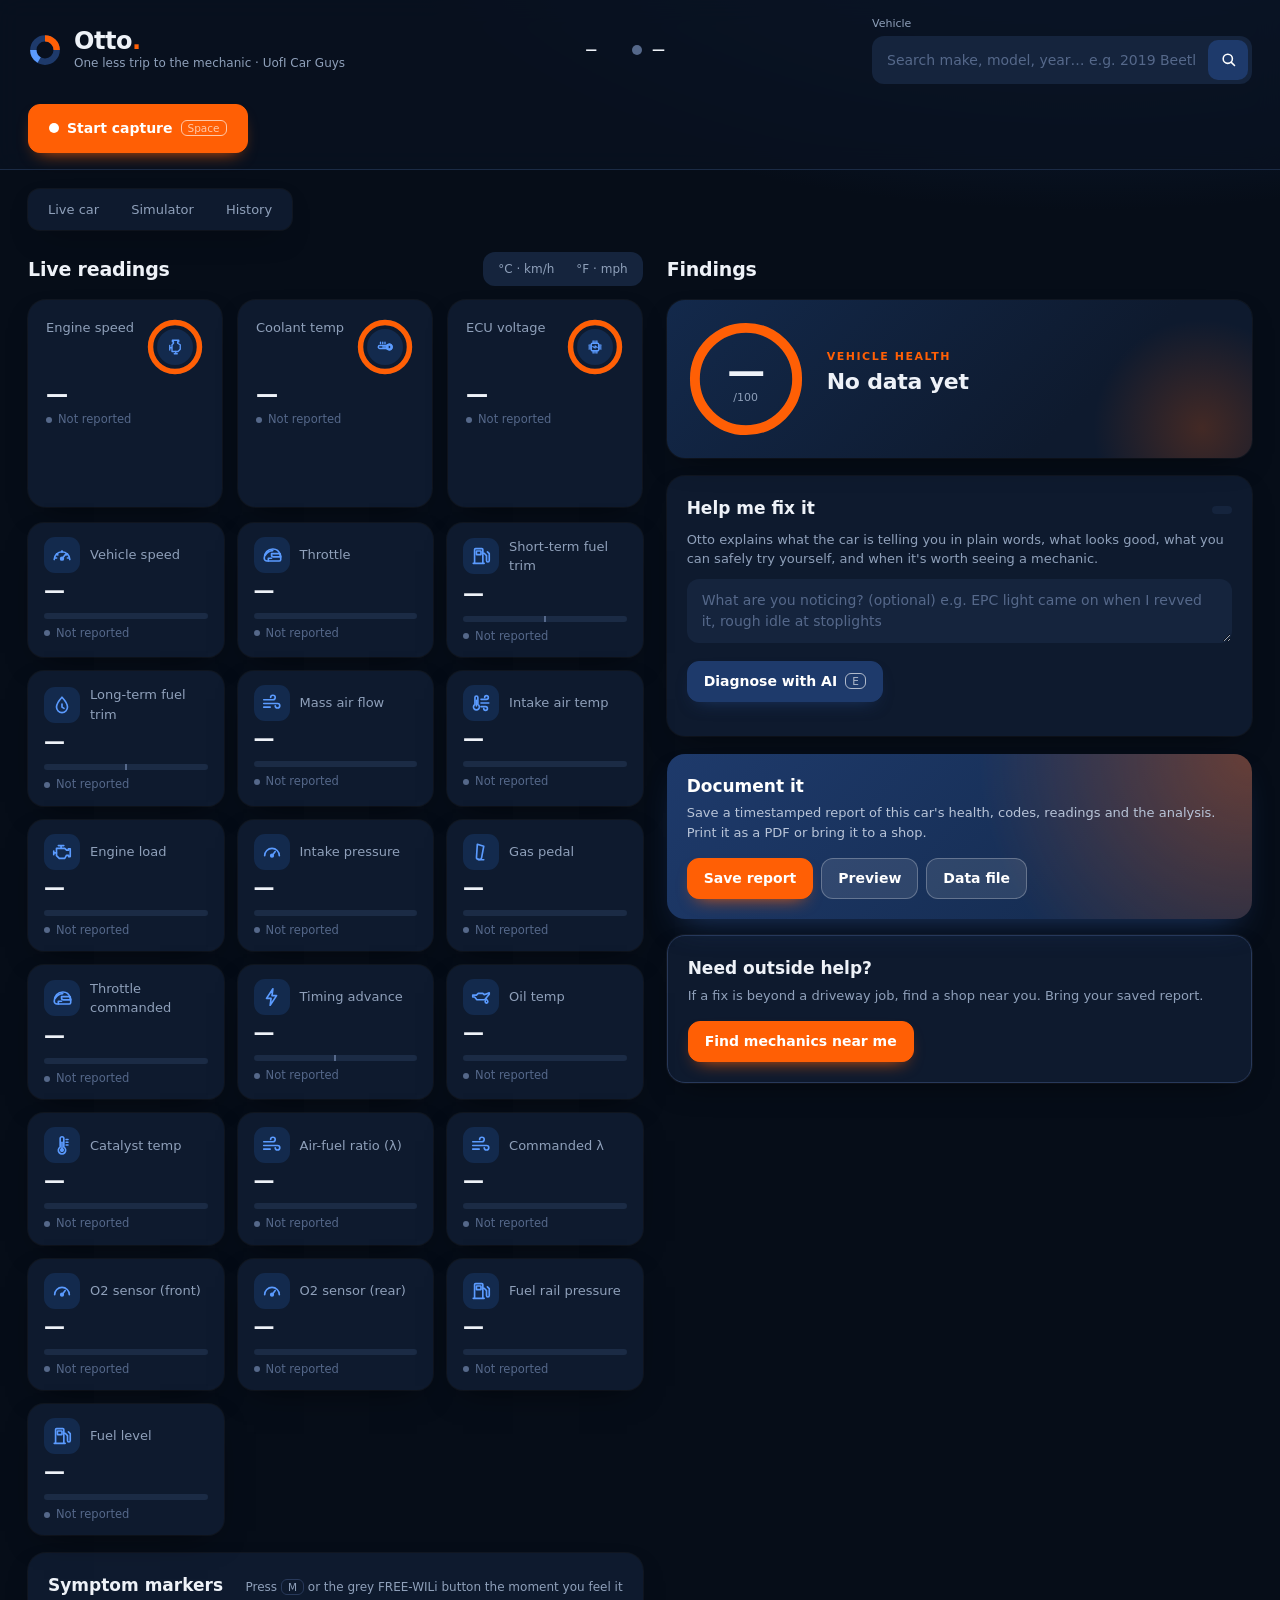
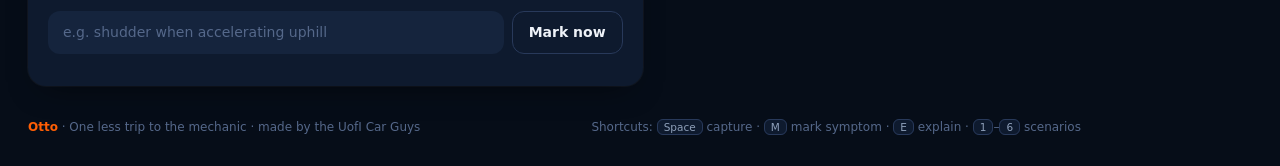
==== website/web/dashboard.html @ b04b35a4 "Landing page, vehicle health, AI fix guidance, saved reports - Landing page with a scroll tour of th" ====
<!doctype html>
<html lang="en">
<head>
<meta charset="utf-8">
<meta name="viewport" content="width=device-width, initial-scale=1">
<title>Otto · Dashboard</title>
<link rel="stylesheet" href="style.css">
<link rel="icon" href="data:image/svg+xml,<svg xmlns='http://www.w3.org/2000/svg' viewBox='0 0 32 32'><circle cx='16' cy='16' r='11' fill='none' stroke='%2313294B' stroke-width='6'/><path d='M16 5a11 11 0 0 1 11 11' fill='none' stroke='%23FF5F05' stroke-width='6'/></svg>">
</head>
<body>
<header class="topbar">
  <a class="brand" href="/" title="Otto home">
    <svg class="logo" viewBox="0 0 32 32" aria-hidden="true"><circle cx="16" cy="16" r="11" fill="none" stroke="var(--navy)" stroke-width="6"/><path d="M16 5a11 11 0 0 1 11 11" fill="none" stroke="var(--orange)" stroke-width="6"/><path d="M5 16a11 11 0 0 0 5.5 9.5" fill="none" stroke="var(--blue)" stroke-width="6"/></svg>
    <div><strong>Otto<i>.</i></strong><span>One less trip to the mechanic · UofI Car Guys</span></div>
  </a>

  <div id="modePill" class="mode-pill" title="Where the data is coming from">—</div>

  <div class="conn" title="Hardware / data connection">
    <span id="connDot" class="dot"></span>
    <div><b id="connText">—</b><span id="connDetail"></span></div>
  </div>

  <div class="vehicle">
    <label for="vehicle">Vehicle</label>
    <div class="vsearch">
      <input id="vehicle" type="text" maxlength="80" autocomplete="off" spellcheck="false"
             placeholder="Search make, model, year… e.g. 2019 Beetle"
             role="combobox" aria-autocomplete="list" aria-controls="vehicleList" aria-expanded="false">
      <div class="vparts" aria-hidden="true"></div>
      <button type="button" class="vs-btn" tabindex="-1" aria-label="Search vehicles">
        <svg viewBox="0 0 24 24" aria-hidden="true" fill="none" stroke="currentColor" stroke-width="2.2" stroke-linecap="round"><circle cx="11" cy="11" r="6.5"/><path d="M16 16l4.5 4.5"/></svg>
      </button>
      <ul id="vehicleList" class="vs-list" role="listbox" hidden></ul>
    </div>
    <small id="vinText" class="vin" hidden></small>
  </div>

  <button id="captureBtn" class="btn primary capture"><span class="rec"></span><span id="captureLabel">Start capture</span><kbd>Space</kbd></button>
</header>

<nav class="sourcebar" aria-label="Data source">
  <div class="seg" id="modeSeg" role="tablist">
    <button data-mode="live">Live car</button>
    <button data-mode="simulator">Simulator</button>
    <button data-mode="replay">History</button>
  </div>
  <div id="scenarioBox" class="scenarios"></div>
  <div id="replayBox" class="replay" hidden>
    <select id="recordingSel" aria-label="Saved session"></select>
    <button class="btn ghost" id="refreshRec">Refresh</button>
  </div>
  <div id="liveBox" class="livehint" hidden></div>
</nav>

<main class="layout">
  <section class="col">
    <div class="sec-head">
      <h2>Live readings</h2>
      <div class="seg small" id="unitSeg">
        <button data-units="metric">°C · km/h</button>
        <button data-units="imperial">°F · mph</button>
      </div>
    </div>
    <div id="primary" class="primary-grid"></div>
    <div id="secondary" class="secondary-grid"></div>
    <details id="moreBox" class="more" hidden>
      <summary>More readings <span id="moreCount" class="muted"></span></summary>
      <div id="more" class="secondary-grid"></div>
    </details>

    <div class="panel">
      <div class="panel-head">
        <h3>Symptom markers</h3>
        <span class="muted">Press <kbd>M</kbd> or the grey FREE-WILi button the moment you feel it</span>
      </div>
      <form id="markerForm" class="marker-form">
        <input id="markerNote" placeholder="e.g. shudder when accelerating uphill" maxlength="200">
        <button class="btn">Mark now</button>
      </form>
      <ol id="markerList" class="markers"></ol>
    </div>
  </section>

  <section class="col">
    <div class="sec-head">
      <h2>Findings</h2>
      <span id="milBadge" class="mil" hidden>
        <svg viewBox="0 0 24 24" aria-hidden="true"><path d="M4 15h16l-1.5-5h-3L14 8H9L7.5 10H5.5z" fill="currentColor"/></svg>
        Check-engine light ON
      </span>
    </div>
    <div id="health" class="panel health">
      <div class="h-score">
        <svg viewBox="0 0 120 120" aria-hidden="true"><circle class="track" cx="60" cy="60" r="52"/><circle class="fill" cx="60" cy="60" r="52"/></svg>
        <div><b id="healthScore">—</b><span>/100</span></div>
      </div>
      <div class="h-body">
        <div class="h-kicker">Vehicle health</div>
        <h3 id="healthLabel">No data yet</h3>
        <ul id="healthSystems" class="h-systems"></ul>
      </div>
      <ul id="healthGood" class="h-good"></ul>
    </div>

    <div id="safety" class="safety" hidden></div>
    <div id="codes"></div>

    <div class="panel ai">
      <div class="panel-head">
        <h3>Help me fix it</h3>
        <span id="aiBadge" class="badge"></span>
      </div>
      <p class="muted ai-intro">Otto explains what the car is telling you in plain words, what looks good, what you can safely try yourself, and when it's worth seeing a mechanic.</p>
      <textarea id="symptoms" rows="2" placeholder="What are you noticing? (optional) e.g. EPC light came on when I revved it, rough idle at stoplights"></textarea>
      <div class="ai-row">
        <button id="explainBtn" class="btn accent">Diagnose with AI <kbd>E</kbd></button>
        <span id="aiStatus" class="muted"></span>
      </div>
      <div id="aiOut"></div>
    </div>

    <div class="panel export">
      <div class="export-head">
        <div>
          <h3>Document it</h3>
          <p class="muted">Save a timestamped report of this car's health, codes, readings and the analysis. Print it as a PDF or bring it to a shop.</p>
        </div>
        <div class="export-btns">
          <button class="btn primary" id="saveReportBtn">Save report</button>
          <a class="btn ghost" href="/report" target="_blank" rel="noopener">Preview</a>
          <a class="btn ghost" id="dataBtn" href="/api/report.json" download="otto-data.json"
             title="Every reading, trouble code and symptom marker from this session in one file.">Data file</a>
        </div>
      </div>
      <ul id="reportList" class="report-list"></ul>
    </div>

    <div class="panel mechanic" id="mechanicPanel">
      <div>
        <h3>Need outside help?</h3>
        <p class="muted" id="mechanicWhy">If a fix is beyond a driveway job, find a shop near you. Bring your saved report.</p>
      </div>
      <a class="btn primary" id="mechanicBtn" href="https://www.google.com/maps/search/?api=1&query=auto%20repair%20near%20me" target="_blank" rel="noopener">Find mechanics near me</a>
    </div>
  </section>
</main>

<footer class="foot">
  <span><b>Otto</b> · One less trip to the mechanic · made by the UofI Car Guys</span>
  <span>Shortcuts: <kbd>Space</kbd> capture · <kbd>M</kbd> mark symptom · <kbd>E</kbd> explain · <kbd>1</kbd>–<kbd>6</kbd> scenarios</span>
  <span id="wsState" class="muted"></span>
</footer>

<script src="vehicles.js"></script>
<script src="vehicle-search.js"></script>
<script src="app.js"></script>
</body>
</html>
---- website/web/style.css ----
/* Otto dashboard. Fonts are bundled in web/fonts: the demo must work with zero internet. */
@font-face{font-family:Poppins;font-weight:400;font-display:swap;src:url(fonts/poppins-400.woff2) format("woff2")}
@font-face{font-family:Poppins;font-weight:500;font-display:swap;src:url(fonts/poppins-500.woff2) format("woff2")}
@font-face{font-family:Poppins;font-weight:600;font-display:swap;src:url(fonts/poppins-600.woff2) format("woff2")}
@font-face{font-family:Poppins;font-weight:700;font-display:swap;src:url(fonts/poppins-700.woff2) format("woff2")}

:root{
  /* Illinois palette: Illini Orange #FF5F05, Illinois Blue #13294B. Keep colors 6-digit hex (app.js appends alpha). */
  --orange:#FF5F05; --orange-ink:#c2410c; --orange-soft:#fff0e6;
  --navy:#13294B; --navy-2:#1d3a66;
  --blue:#1f5fbf; --blue-soft:#e8effb; --blue-line:#d3def3;
  --bg:#f3f5fa; --panel:#ffffff; --panel-2:#f5f7fb; --field:#eef1f8; --line:#edf0f6; --line-2:#dfe4ee;
  --text:#13294B; --muted:#7a869c; --dim:#a7b1c2;
  --live:#1f5fbf; --sim:#FF5F05; --replay:#1f5fbf; --accent:#FF5F05;
  --ok:#1f8a5b; --warn:#c27c0e; --bad:#e0412b; --info:#1f5fbf;
  --radius:18px;
  --shadow:0 8px 28px -12px rgba(19,41,75,.14),0 1px 2px rgba(19,41,75,.04);
  --mono:ui-monospace,SFMono-Regular,"SF Mono",Menlo,Consolas,monospace;
  --sans:Poppins,system-ui,-apple-system,"Segoe UI",Roboto,sans-serif;
}
*{box-sizing:border-box}
html,body{margin:0;background:var(--bg);color:var(--text);font:14px/1.5 var(--sans)}
button,input,select,textarea{font:inherit;color:inherit}
kbd{font:500 10.5px var(--sans);padding:1px 6px;border-radius:6px;border:1px solid var(--line-2);color:var(--muted);background:var(--panel)}
.muted{color:var(--muted)}
[hidden]{display:none!important}

/* ---------- top bar ---------- */
.topbar{display:flex;align-items:center;gap:20px;padding:16px 28px;background:var(--panel);box-shadow:0 1px 0 var(--line);flex-wrap:wrap}
.brand{display:flex;align-items:center;gap:12px;margin-right:auto}
.brand .logo{width:34px;height:34px}
.brand strong{display:block;font-size:24px;font-weight:700;letter-spacing:-.02em;line-height:1.1}
.brand strong i{font-style:normal;color:var(--orange)}
.brand span{display:block;font-size:12px;color:var(--muted)}

.mode-pill{display:inline-flex;align-items:center;gap:8px;font:600 11.5px var(--sans);letter-spacing:.08em;text-transform:uppercase;padding:8px 14px;border-radius:99px;white-space:nowrap}
.mode-pill.simulator{color:var(--orange-ink);background:var(--orange-soft)}
.mode-pill.live{color:#fff;background:var(--navy);box-shadow:0 6px 16px -8px var(--navy)}
.mode-pill.live::before{content:"";width:8px;height:8px;border-radius:50%;background:var(--orange);animation:beacon 1.4s ease-out infinite}
.mode-pill.replay{color:var(--blue);background:var(--blue-soft)}
@keyframes beacon{0%{box-shadow:0 0 0 0 rgba(255,95,5,.7)}100%{box-shadow:0 0 0 8px rgba(255,95,5,0)}}

.conn{display:flex;align-items:center;gap:10px;min-width:220px;max-width:340px}
.conn b{display:block;font-size:13px;font-weight:600}
.conn span:not(.dot){display:block;font-size:12px;color:var(--muted);white-space:nowrap;overflow:hidden;text-overflow:ellipsis}
.dot{width:10px;height:10px;border-radius:50%;background:var(--dim);flex:none}
.dot.connected{background:var(--orange);animation:beacon 1.4s ease-out infinite}
.dot.idle{background:var(--blue)}
.dot.waiting{background:var(--warn)}
.dot.disconnected{background:var(--bad)}

/* vehicle search: soft field + square search button, like a dashboard search bar */
.vehicle{display:flex;flex-direction:column;gap:3px}
.vehicle>label{font-size:11px;font-weight:500;color:var(--muted)}
.vsearch{position:relative;display:flex;align-items:center}
.vsearch input{background:var(--field);border:1px solid transparent;border-radius:12px;padding:0 56px 0 14px;height:48px;width:380px;transition:border-color .15s,background .15s}
.vsearch input:focus{background:#fff;border-color:var(--blue-line)}
.vsearch input::placeholder{color:var(--dim)}
.vs-btn{position:absolute;right:4px;top:4px;bottom:4px;width:40px;border:0;border-radius:10px;background:var(--navy);color:#fff;display:grid;place-items:center;cursor:pointer}
.vs-btn svg{width:17px;height:17px}
.vparts{position:absolute;left:14px;right:56px;top:0;bottom:0;display:flex;align-items:center;gap:16px;overflow:hidden;pointer-events:none}
.vparts span{display:flex;flex-direction:column;min-width:0;line-height:1.15}
.vparts b{font-size:14px;font-weight:600;white-space:nowrap;overflow:hidden;text-overflow:ellipsis;color:var(--navy)}
.vparts small{font-size:9.5px;font-weight:600;letter-spacing:.09em;text-transform:uppercase;color:var(--dim);margin-top:2px}
.vsearch:not(:focus-within) input{color:transparent}
.vsearch:focus-within .vparts{display:none}
.vs-list{position:absolute;top:calc(100% + 8px);left:0;right:0;min-width:300px;z-index:50;margin:0;padding:6px;list-style:none;
  background:#fff;color:var(--navy);border-radius:14px;box-shadow:0 18px 40px -12px rgba(19,41,75,.3),0 0 0 1px var(--line);max-height:360px;overflow:auto}
.vs-list li[data-i]{display:flex;justify-content:space-between;align-items:center;gap:12px;padding:9px 12px;border-radius:10px;cursor:pointer;font-size:14px}
.vs-list li[data-i]:hover,.vs-list li.on{background:var(--blue-soft);color:var(--blue)}
.vs-list li small{color:var(--dim);font-size:11px;white-space:nowrap}
.vs-list .vs-foot{padding:8px 12px 4px;margin-top:4px;border-top:1px solid var(--line);font-size:11px;color:var(--muted)}
.vs-list .vs-foot:first-child{border-top:0;margin-top:0}

/* ---------- buttons ---------- */
.btn{color:var(--text);display:inline-flex;align-items:center;gap:8px;border:1px solid var(--line-2);background:var(--panel);border-radius:12px;padding:9px 16px;cursor:pointer;text-decoration:none;font-weight:600;font-size:14px;transition:transform .08s,background .15s,border-color .15s,box-shadow .15s}
.btn:hover{border-color:var(--dim)}
.btn:active{transform:translateY(1px)}
.btn:focus-visible,.seg button:focus-visible,.chip:focus-visible,input:focus-visible,textarea:focus-visible,select:focus-visible{outline:2px solid var(--orange);outline-offset:2px}
.btn.primary{background:var(--orange);border-color:var(--orange);color:#fff;box-shadow:0 8px 18px -10px var(--orange)}
.btn.primary:hover{background:#e65300;border-color:#e65300}
.btn.accent{background:var(--navy);border-color:var(--navy);color:#fff;box-shadow:0 8px 18px -10px var(--navy)}
.btn.accent:hover{background:var(--navy-2)}
.btn.ghost{background:transparent}
.btn[disabled]{opacity:.5;cursor:progress}
.btn kbd{background:transparent;border-color:currentColor;color:inherit;opacity:.65}

.capture{padding:13px 20px;background:var(--orange);border-color:var(--orange);color:#fff;box-shadow:0 10px 22px -10px var(--orange)}
.capture:hover{background:#e65300;border-color:#e65300}
.capture .rec{width:10px;height:10px;border-radius:50%;background:#fff;animation:recflash 1.1s ease-in-out infinite}
.capture.on{background:#fff;border-color:var(--bad);color:var(--bad);box-shadow:0 10px 22px -12px var(--bad)}
.capture.on .rec{background:var(--bad);border-radius:2px;animation:blink 1s steps(2) infinite}
@keyframes recflash{0%,100%{opacity:1;box-shadow:0 0 0 0 rgba(255,255,255,.75)}50%{opacity:.2;box-shadow:0 0 0 6px rgba(255,255,255,0)}}
@keyframes blink{50%{opacity:.25}}

/* ---------- source bar ---------- */
.sourcebar{display:flex;align-items:center;gap:14px;padding:20px 28px 0;flex-wrap:wrap;max-width:1500px;margin:0 auto}
.seg{display:inline-flex;background:var(--panel);border-radius:12px;padding:4px;box-shadow:var(--shadow)}
.seg button{border:0;background:transparent;padding:7px 16px;border-radius:9px;cursor:pointer;color:var(--muted);font-weight:500;font-size:13px}
.seg button:hover{color:var(--navy)}
.seg button.on{background:var(--navy);color:#fff}
.seg.small{box-shadow:none;background:var(--panel-2)}
.seg.small button{padding:4px 11px;font-size:12px}
.seg.small button.on{background:var(--panel);color:var(--navy);box-shadow:0 1px 3px rgba(19,41,75,.12)}
.scenarios{display:flex;gap:8px;flex-wrap:wrap}
.chip{border:0;background:var(--panel);border-radius:99px;padding:7px 14px;font-size:13px;cursor:pointer;color:var(--muted);box-shadow:var(--shadow)}
.chip:hover{color:var(--navy)}
.chip b{font:600 10.5px var(--mono);color:var(--dim);margin-left:6px}
.chip.on{background:var(--orange);color:#fff;box-shadow:0 8px 18px -10px var(--orange)}
.chip.on b{color:#fff;opacity:.85}
.replay{display:flex;gap:8px}
.replay select{background:var(--panel);border:0;border-radius:12px;padding:8px 12px;max-width:360px;box-shadow:var(--shadow)}
.livehint{font-size:13px;color:var(--muted)}
.steps-inline{display:flex;flex-wrap:wrap;gap:8px;margin:0;padding:0;list-style:none}
.steps-inline li{display:flex;align-items:center;gap:8px;background:var(--panel);border-radius:99px;padding:6px 14px 6px 6px;box-shadow:var(--shadow);color:var(--text)}
.steps-inline b{width:22px;height:22px;border-radius:50%;display:grid;place-items:center;background:var(--orange);color:#fff;font-size:11px;font-weight:600}
.steps-inline em{font-style:normal;font-weight:600;color:var(--orange-ink)}

/* ---------- layout ---------- */
.layout{display:grid;grid-template-columns:minmax(0,1.05fr) minmax(0,1fr);gap:24px;padding:22px 28px;max-width:1500px;margin:0 auto}
.sec-head{display:flex;align-items:center;justify-content:space-between;gap:10px;margin-bottom:14px;min-height:34px}
h2{font-size:19px;font-weight:600;letter-spacing:-.01em;color:var(--navy);margin:0}
h3{font-size:15px;font-weight:600;margin:0}

/* ---------- gauges ---------- */
.primary-grid{display:grid;grid-template-columns:repeat(3,minmax(0,1fr));gap:16px}
.secondary-grid{display:grid;grid-template-columns:repeat(3,minmax(0,1fr));gap:14px;margin-top:16px}
.gauge{background:var(--panel);border-radius:var(--radius);padding:18px 18px 12px;position:relative;box-shadow:var(--shadow);transition:opacity .3s,box-shadow .3s}
.gauge .label{font-size:13px;color:var(--muted);font-weight:500}
.gauge .value{font-size:30px;font-weight:600;line-height:1.15;letter-spacing:-.02em;margin-top:6px;font-variant-numeric:tabular-nums;color:var(--navy)}
.gauge .unit{font-size:13px;font-weight:500;color:var(--muted);margin-left:4px;letter-spacing:0}
.gauge .fresh{font-size:11.5px;color:var(--dim);margin-top:4px;display:flex;align-items:center;gap:6px}
.gauge .fresh::before{content:"";width:6px;height:6px;border-radius:50%;background:var(--dim)}
.gauge.live .fresh{color:var(--blue)} .gauge.live .fresh::before{background:var(--blue);animation:beaconblue 1.4s ease-out infinite}
@keyframes beaconblue{0%{box-shadow:0 0 0 0 rgba(31,95,191,.6)}100%{box-shadow:0 0 0 6px rgba(31,95,191,0)}}
.gauge.stale{opacity:.6}
.gauge.stale .fresh{color:var(--warn)} .gauge.stale .fresh::before{background:var(--warn)}
.gauge.flag{box-shadow:var(--shadow),inset 0 0 0 1.5px #f1c36b;background:#fffbf3}
.gauge.flag.bad{box-shadow:var(--shadow),inset 0 0 0 1.5px var(--bad);background:#fff6f4}
.gauge canvas{display:block;width:100%;height:56px;margin-top:10px}
.gauge.small{padding:14px 16px 12px;border-radius:16px}
.gauge.small .value{font-size:21px;margin-top:6px}

/* primary stat card: info left, progress ring right.
   Cards size themselves by their own width (container query) so the number never runs under the ring. */
.primary-grid .gauge{container-type:inline-size}
.g-main{display:grid;grid-template-columns:minmax(0,1fr) auto;grid-template-areas:"label ring" "value ring" "fresh ring";column-gap:10px;align-items:center}
.g-main>.label{grid-area:label}
/* beside the ring the number gets (card width − ring) of room; shrink the font to fit "8000 rpm" */
.g-main>.value{grid-area:value;white-space:nowrap;font-size:clamp(20px,calc((100cqi - 130px) / 2.5),30px)}
.g-main>.fresh{grid-area:fresh}
.g-main>.ring{grid-area:ring}
.ring{position:relative;width:76px;height:76px;flex:none}
@container (max-width:190px){
  .g-main{grid-template-areas:"label ring" "value value" "fresh fresh";align-items:start}
  .g-main>.value{font-size:clamp(20px,14cqi,28px)}
  .g-main>.ring{width:58px;height:58px}
  .g-main>.ring .g-icon{inset:11px}
  .g-main>.ring .g-icon svg{width:18px;height:18px}
}
.ring svg{width:100%;height:100%;transform:rotate(-90deg)}
.ring circle{fill:none;stroke-width:6}
.ring .track{stroke:var(--line)}
.ring .fill{stroke:var(--orange);stroke-linecap:round;transition:stroke-dashoffset .35s,stroke .3s}
.ring .g-icon{position:absolute;inset:14px;width:auto;height:auto;border-radius:50%}
.gauge.flag .ring .fill{stroke:var(--warn)}
.gauge.flag.bad .ring .fill{stroke:var(--bad)}
.gauge.stale .ring .fill{stroke:var(--dim)}

.g-top{display:flex;align-items:center;gap:10px}
.g-icon{width:36px;height:36px;flex:none;display:grid;place-items:center;border-radius:11px;color:var(--blue);background:var(--blue-soft);transition:background .3s,color .3s}
.g-icon svg{width:22px;height:22px}
.gauge.live .g-icon{background:var(--blue);color:#fff}
.gauge.stale .g-icon{color:var(--dim);background:var(--panel-2)}

.meter{position:relative;height:6px;border-radius:99px;background:var(--line);margin:10px 0 6px;overflow:hidden}
.meter i{position:absolute;top:0;bottom:0;left:0;width:0;border-radius:99px;background:var(--orange);transition:left .25s,width .25s}
.meter.signed::after{content:"";position:absolute;left:50%;top:0;bottom:0;width:2px;margin-left:-1px;background:var(--dim)}
.gauge.flag .meter i{background:var(--warn)}
.gauge.flag.bad .meter i{background:var(--bad)}
.gauge.stale .meter i{background:var(--dim)}

/* ---------- panels ---------- */
.panel{background:var(--panel);border-radius:var(--radius);padding:20px;margin-top:18px;box-shadow:var(--shadow)}
.panel-head{display:flex;align-items:baseline;justify-content:space-between;gap:10px;flex-wrap:wrap;margin-bottom:12px}
.panel-head h3{font-size:17px}
.panel-head .muted{font-size:12px}
.marker-form{display:flex;gap:8px}
.marker-form input,textarea,select{background:var(--field);border:1px solid transparent;border-radius:12px;padding:10px 14px}
.marker-form input:focus,textarea:focus{background:#fff;border-color:var(--blue-line)}
.marker-form input::placeholder,textarea::placeholder{color:var(--dim)}
.marker-form input{flex:1;min-width:0}
textarea{width:100%;resize:vertical}
.markers{list-style:none;margin:12px 0 0;padding:0;display:flex;flex-direction:column;gap:8px;max-height:170px;overflow:auto}
.markers li{display:flex;gap:12px;align-items:center;font-size:13px;padding:9px 12px;background:var(--panel-2);border-radius:12px}
.markers li::before{content:"";width:8px;height:8px;border-radius:50%;background:var(--navy);flex:none}
.markers li.freewili::before{background:var(--orange)}
.markers li time{font-size:12px;color:var(--muted);flex:none;font-variant-numeric:tabular-nums}
.markers .empty{background:none;color:var(--dim);padding:0}
.markers .empty::before{display:none}

/* ---------- findings ---------- */
.mil{display:inline-flex;align-items:center;gap:6px;color:var(--orange-ink);background:var(--orange-soft);font-weight:600;font-size:12.5px;padding:6px 12px;border-radius:99px}
.mil svg{width:18px;height:18px}
.safety{border-radius:14px;padding:13px 16px;margin-bottom:14px;font-weight:500;display:flex;gap:12px;align-items:flex-start}
.safety.stop{background:#fdecea;color:#9b2416}
.safety.caution{background:#fff5e0;color:#7a4c06}
.safety.ok{background:var(--blue-soft);color:var(--navy)}
.safety .lvl{font:600 10.5px var(--sans);letter-spacing:.1em;padding:3px 9px;border-radius:99px;background:#fff;flex:none;margin-top:1px}

.empty-state{background:var(--panel);border-radius:var(--radius);padding:30px;text-align:center;box-shadow:var(--shadow)}
.empty-state h3{font-size:18px;margin-bottom:6px}
.empty-state p{margin:0;color:var(--muted);max-width:440px;margin-inline:auto}
.empty-state.clear h3{color:var(--navy)}
.empty-state.clear h3::before{content:"✓";display:inline-grid;place-items:center;width:26px;height:26px;margin-right:8px;border-radius:50%;background:var(--blue-soft);color:var(--blue);font-size:14px;vertical-align:2px}

.code{background:var(--panel);border-radius:var(--radius);margin-bottom:16px;overflow:hidden;box-shadow:var(--shadow);animation:slidein .35s ease-out}
@keyframes slidein{from{opacity:0;transform:translateY(-6px)}to{opacity:1;transform:none}}
.code-head{display:flex;gap:14px;align-items:center;padding:16px 18px;border-bottom:1px solid var(--line)}
.code-id{font:700 16px var(--mono);padding:6px 12px;border-radius:12px;background:var(--navy);color:#fff}
.code-head h3{flex:1;font-size:16px}
.code-head .sys{display:block;font-size:12px;color:var(--muted);font-weight:400}
.sev{font:600 10.5px var(--sans);letter-spacing:.08em;padding:5px 11px;border-radius:99px;text-transform:uppercase;white-space:nowrap}
.sev.stop{background:#fdecea;color:var(--bad)}
.sev.caution{background:#fff5e0;color:var(--warn)}
.sev.info{background:var(--blue-soft);color:var(--blue)}
.code-tags{display:flex;flex-wrap:wrap;gap:6px;padding:10px 18px 0}
.tag{font:600 10.5px var(--sans);letter-spacing:.06em;text-transform:uppercase;padding:4px 10px;border-radius:99px;background:var(--panel-2);color:var(--muted);cursor:help}
.tag.hot{background:#fdecea;color:var(--bad)}
.tag.on{background:var(--blue-soft);color:var(--blue)}
.tag.soft{background:var(--orange-soft);color:var(--orange-ink)}
.checks{list-style:none;display:flex;flex-wrap:wrap;justify-content:center;gap:6px 16px;margin:14px 0 6px;padding:0;font-size:13px}
.checks .ok{color:var(--blue)}
.checks .na{color:var(--dim)}
.empty-state .checks + p{font-size:13px;margin-top:6px}
.vin{font:500 11px var(--mono);color:var(--muted)}
.more{margin:4px 0 18px}
.more>summary{cursor:pointer;font-weight:600;padding:8px 2px;color:var(--text);list-style-position:inside}
.more>summary .muted{font-weight:500}
.more[open]>summary{margin-bottom:10px}
.code-body{padding:16px 18px;display:grid;gap:16px}
.code-body p{margin:0}
.code-body h4{margin:0 0 8px;font-size:12px;font-weight:600;color:var(--muted)}
.evidence{list-style:none;margin:0;padding:0;display:grid;gap:8px}
.evidence li{display:grid;grid-template-columns:24px 1fr auto;gap:10px;align-items:start;font-size:14px}
.evidence .v{font-weight:600;font-size:13px;color:var(--text);white-space:nowrap;font-variant-numeric:tabular-nums}
.evidence .ic{width:22px;height:22px;border-radius:50%;display:grid;place-items:center;font:700 11px var(--sans)}
.ic.supports{background:#e5f4ec;color:var(--ok)}
.ic.against{background:#fdecea;color:var(--bad)}
.ic.neutral,.ic.missing{background:var(--panel-2);color:var(--muted)}
.evidence small{display:block;color:var(--muted);font-size:12px}
.causes,.steps{margin:0;padding-left:18px;display:grid;gap:6px;font-size:14px}
.causes li small{color:var(--muted)}
.lik{font:600 10px var(--sans);letter-spacing:.06em;padding:2px 8px;border-radius:99px;margin-right:6px;text-transform:uppercase}
.lik.higher{background:var(--orange-soft);color:var(--orange-ink)}
.lik.medium{background:var(--panel-2);color:var(--text)}
.lik.lower{background:var(--panel-2);color:var(--dim)}
.driving{font-size:14px;padding:12px 14px;border-radius:12px;background:var(--panel-2)}
.ai-note{font-size:12px;color:var(--orange-ink);font-weight:500}

.ai .ai-row{display:flex;gap:12px;align-items:center;margin-top:12px;flex-wrap:wrap}
.badge{font:600 11px var(--sans);padding:4px 10px;border-radius:99px;background:var(--panel-2);color:var(--muted)}
.badge.on{color:var(--orange-ink);background:var(--orange-soft)}
#aiOut{margin-top:14px}
.ai-summary{border-left:3px solid var(--orange);padding:4px 0 4px 14px;display:grid;gap:8px}
.ai-summary .headline{font-size:16px;font-weight:600}
.ai-summary ul{margin:0;padding-left:18px}
.outdated{color:var(--warn);font-size:12px}
.spinner{width:14px;height:14px;border-radius:50%;border:2px solid var(--line-2);border-top-color:var(--orange);animation:spin .8s linear infinite;display:inline-block;vertical-align:-2px}
@keyframes spin{to{transform:rotate(360deg)}}

/* mechanic card: bold navy tile, like a featured card */
.export{display:flex;justify-content:space-between;align-items:center;gap:16px;flex-wrap:wrap;color:#fff;overflow:hidden;position:relative;
  background:radial-gradient(circle at 100% 0,rgba(255,95,5,.35),transparent 45%),linear-gradient(135deg,var(--navy),var(--navy-2));box-shadow:0 16px 32px -16px var(--navy)}
.export h3{font-size:17px}
.export p{margin:4px 0 0;font-size:13px}
.export .muted{color:#b8c4d8}
.export-btns{display:flex;gap:8px}
.export .btn.ghost{background:rgba(255,255,255,.1);color:#fff;border-color:rgba(255,255,255,.25)}
.export .btn.ghost:hover{background:rgba(255,255,255,.18)}

.foot{display:flex;justify-content:space-between;gap:12px;flex-wrap:wrap;padding:10px 28px 30px;color:var(--dim);font-size:12px;max-width:1500px;margin:0 auto}

/* ---------- responsive ---------- */
@media (max-width:1100px){.layout{grid-template-columns:1fr}}
@media (max-width:640px){
  .topbar,.sourcebar{padding-left:16px;padding-right:16px}.layout{padding:16px}
  .primary-grid{grid-template-columns:1fr}.secondary-grid{grid-template-columns:repeat(2,minmax(0,1fr))}
  .vsearch input{width:100%}.vehicle,.conn{flex:1 1 100%}.capture{flex:1;justify-content:center}
}
@media (prefers-reduced-motion:reduce){*{animation:none!important;transition:none!important}}

/* ======================================================================
   Dark theme (Hennessey-style, Illinois colors). Overrides the light tokens
   above; keep colors 6-digit hex (app.js appends alpha to some of them).
   ====================================================================== */
:root{
  color-scheme:dark;
  --orange:#FF5F05; --orange-ink:#FF8A4C; --orange-soft:#341a0b;
  --navy:#1E3A6B; --navy-2:#13294B;
  --blue:#5B9BFF; --blue-soft:#132a4d; --blue-line:#2a4a7a;
  --bg:#060D18; --panel:#0E1A2E; --panel-2:#15243D; --field:#15243D; --line:#1B2B45; --line-2:#28395A;
  --text:#EEF2F8; --muted:#8FA0BA; --dim:#55688A;
  --live:#5B9BFF; --replay:#5B9BFF;
  --ok:#3CCB8A; --warn:#F2B33D; --bad:#FF5D4A; --info:#5B9BFF;
  --shadow:0 12px 32px -16px rgba(0,0,0,.7),0 0 0 1px rgba(255,255,255,.045);
}
body{background:radial-gradient(1200px 500px at 85% -10%,#13294B 0,transparent 60%),var(--bg);background-attachment:fixed}
h2,.gauge .value,.vparts b,.empty-state.clear h3,.seg button:hover,.chip:hover,.seg.small button.on,.safety.ok{color:var(--text)}
.topbar{background:rgba(9,18,32,.82);backdrop-filter:blur(12px);box-shadow:0 1px 0 var(--line);position:sticky;top:0;z-index:20}
.vs-list{background:var(--panel);color:var(--text)}
.vsearch input:focus,.marker-form input:focus,textarea:focus{background:var(--panel-2)}
.capture.on{background:transparent}
.gauge.flag{background:#271f0f}
.gauge.flag.bad{background:#2a1412}
.safety.stop,.sev.stop,.tag.hot,.ic.against{background:#3a1613}
.safety.stop{color:#ffb4a8}
.safety.caution,.sev.caution{background:#33270e}
.safety.caution{color:#ffd58a}
.safety .lvl{background:rgba(255,255,255,.1)}
.ic.supports{background:#0f3022}
.code-id{background:var(--orange)}

/* ---------- brand link ---------- */
a.brand{color:inherit;text-decoration:none}

/* ---------- vehicle health ---------- */
.health{display:grid;grid-template-columns:auto 1fr;gap:6px 22px;align-items:center;margin-bottom:16px;
  background:linear-gradient(135deg,#13294B,#0E1A2E 70%);position:relative;overflow:hidden}
.health::after{content:"";position:absolute;inset:auto -60px -80px auto;width:220px;height:220px;border-radius:50%;
  background:radial-gradient(circle,rgba(255,95,5,.22),transparent 70%);pointer-events:none}
.h-score{position:relative;width:118px;height:118px}
.h-score svg{width:100%;height:100%;transform:rotate(-90deg)}
.h-score circle{fill:none;stroke-width:10}
.h-score .track{stroke:rgba(255,255,255,.08)}
.h-score .fill{stroke:var(--orange);stroke-linecap:round;transition:stroke-dashoffset .8s ease,stroke .3s}
.h-score.ok .fill{stroke:var(--ok)} .h-score.watch .fill{stroke:var(--warn)} .h-score.bad .fill{stroke:var(--bad)}
.h-score>div{position:absolute;inset:0;display:grid;place-items:center;align-content:center}
.h-score b{font-size:38px;font-weight:700;line-height:1;letter-spacing:-.03em}
.h-score span{font-size:11px;color:var(--muted)}
.h-kicker{font:600 11px var(--sans);letter-spacing:.14em;text-transform:uppercase;color:var(--orange)}
.h-body h3{font-size:22px;margin:2px 0 10px;letter-spacing:-.01em}
.h-systems{list-style:none;margin:0;padding:0;display:flex;flex-wrap:wrap;gap:6px}
.h-systems li{font-size:12px;padding:4px 10px 4px 8px;border-radius:99px;background:rgba(255,255,255,.06);display:flex;align-items:center;gap:6px;cursor:help}
.h-systems li::before{content:"";width:8px;height:8px;border-radius:50%;background:var(--dim)}
.h-systems li.ok::before{background:var(--ok)} .h-systems li.watch::before{background:var(--warn)} .h-systems li.problem::before{background:var(--bad)}
.h-systems li.unknown{color:var(--dim)}
.h-good{grid-column:1/-1;list-style:none;margin:8px 0 0;padding:12px 0 0;border-top:1px solid rgba(255,255,255,.08);display:grid;gap:4px;font-size:13px}
.h-good li::before{content:"✓";color:var(--ok);font-weight:700;margin-right:8px}
.h-good:empty{display:none}

/* ---------- AI fix panel ---------- */
.ai-intro{margin:-4px 0 10px;font-size:13px}
.ai-summary .well{list-style:none;padding:0;margin:0;display:grid;gap:4px}
.ai-summary .well li::before{content:"✓";color:var(--ok);font-weight:700;margin-right:8px}
.diy{list-style:none;padding:0;margin:0;display:grid;gap:8px;counter-reset:diy}
.diy li{display:grid;grid-template-columns:auto 1fr auto;gap:10px;align-items:start;padding:10px 12px;border-radius:12px;background:var(--panel-2);counter-increment:diy}
.diy li::before{content:counter(diy);width:22px;height:22px;border-radius:50%;display:grid;place-items:center;background:var(--orange);color:#fff;font-size:11px;font-weight:700}
.diy small{display:block;color:var(--muted)}
.diff{font:600 10px var(--sans);letter-spacing:.08em;text-transform:uppercase;padding:3px 8px;border-radius:99px;white-space:nowrap}
.diff.easy{background:#0f3022;color:var(--ok)} .diff.moderate{background:#33270e;color:var(--warn)} .diff.advanced{background:#3a1613;color:var(--bad)}
.mech-callout{display:flex;justify-content:space-between;align-items:center;gap:12px;flex-wrap:wrap;padding:12px 14px;border-radius:12px;border:1px solid var(--line-2)}
.mech-callout.yes{border-color:var(--orange);background:var(--orange-soft)}

/* ---------- reports + mechanic ---------- */
.export{display:block}
.export-head{display:flex;justify-content:space-between;align-items:center;gap:16px;flex-wrap:wrap}
.export-btns{flex-wrap:wrap}
.report-list{list-style:none;margin:14px 0 0;padding:0;display:grid;gap:6px;position:relative}
.report-list:empty{display:none}
.report-list a{display:flex;justify-content:space-between;gap:12px;padding:9px 12px;border-radius:10px;background:rgba(255,255,255,.07);color:#fff;text-decoration:none;font-size:13px}
.report-list a:hover{background:rgba(255,255,255,.13)}
.report-list b{color:var(--orange)}
.mechanic{display:flex;justify-content:space-between;align-items:center;gap:16px;flex-wrap:wrap;margin-top:16px;border:1px solid var(--line-2)}
.mechanic.urgent{border-color:var(--orange);box-shadow:0 0 0 1px var(--orange),var(--shadow)}
.mechanic h3{font-size:17px}
.mechanic p{margin:4px 0 0;font-size:13px}
.foot b{color:var(--orange)}
.health{margin-top:0}
.ai-h{margin:0 0 6px;font-size:11px;letter-spacing:.09em;text-transform:uppercase;color:var(--muted)}
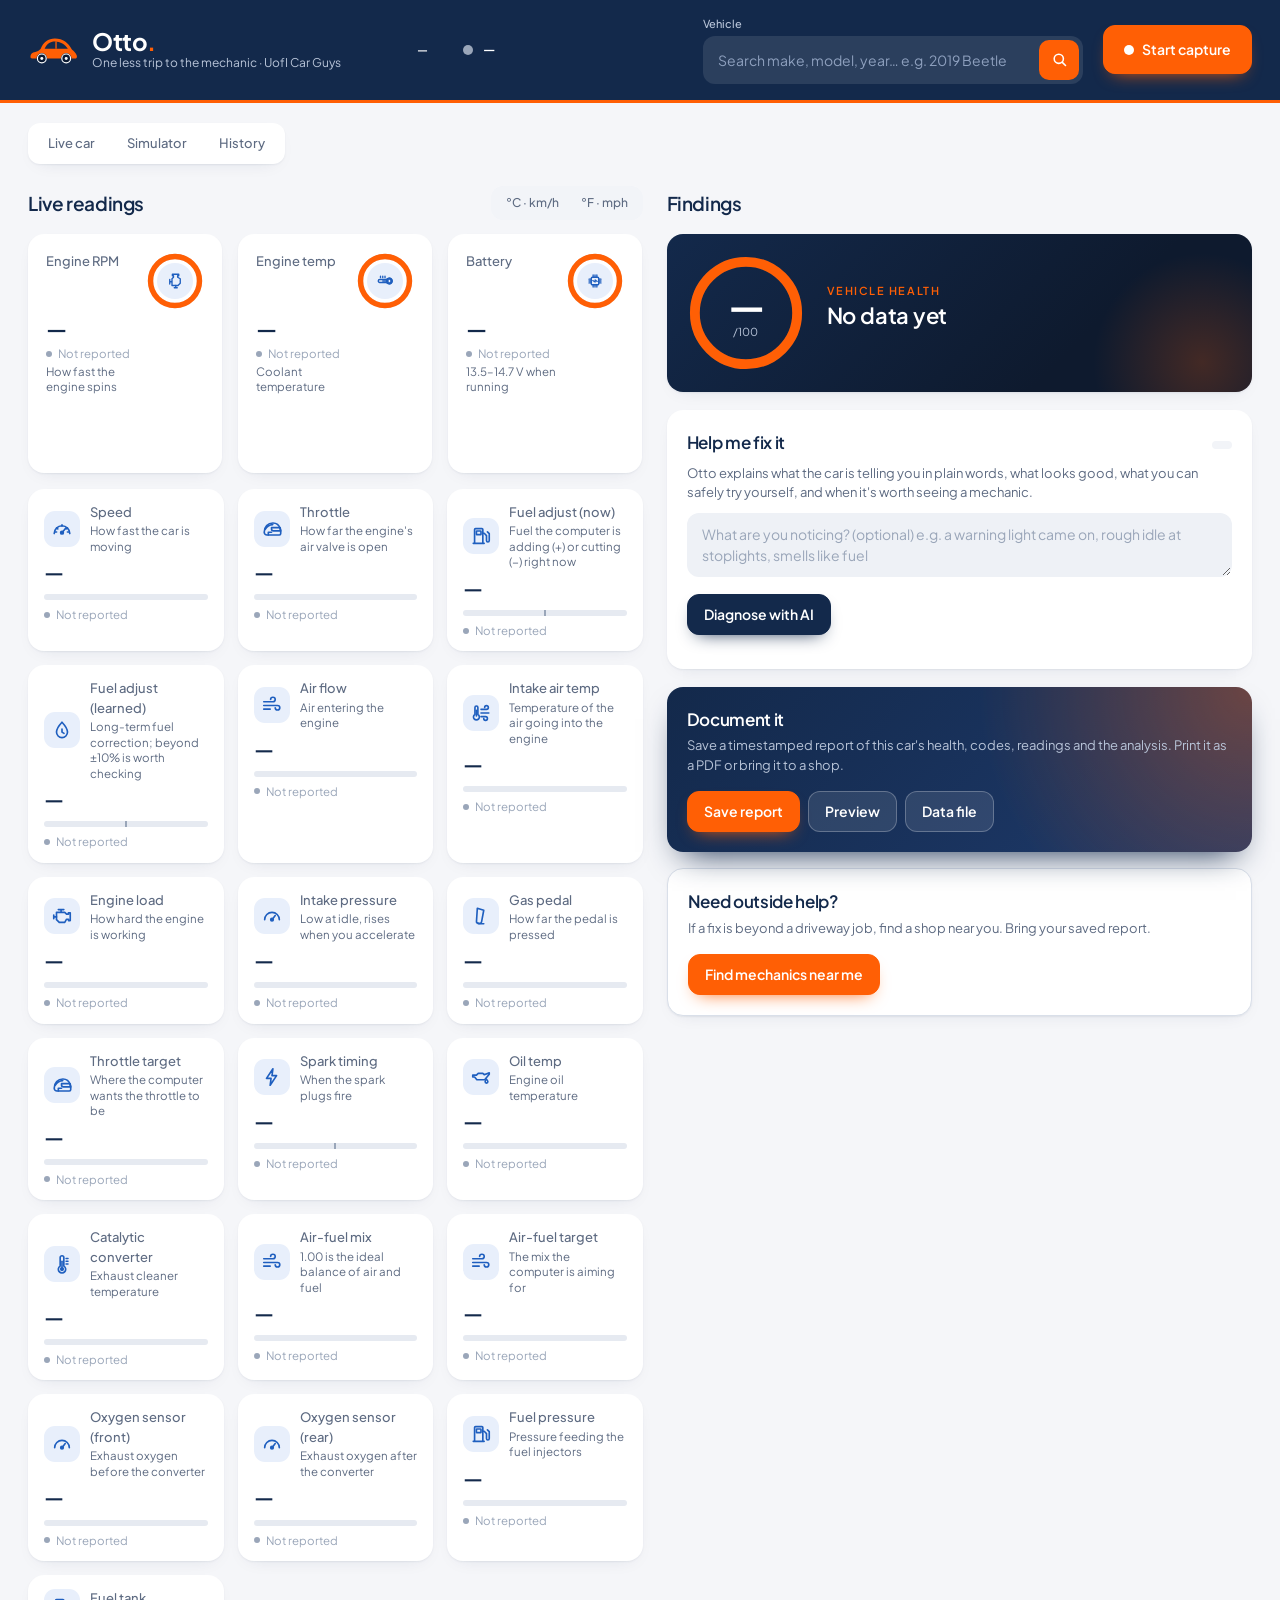
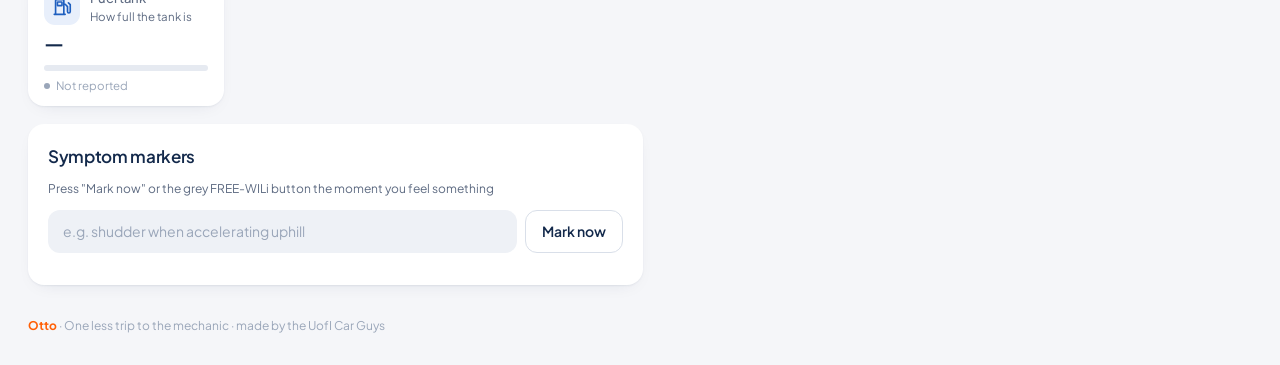
==== commit 9e324cb2: "Miata car, Beetle logo, plain-language readings, balanced theme - Landing car redrawn as an MX-5 Mia" ====
--- a/website/web/dashboard.html
+++ b/website/web/dashboard.html
@@ -5,12 +5,12 @@
 <meta name="viewport" content="width=device-width, initial-scale=1">
 <title>Otto · Dashboard</title>
 <link rel="stylesheet" href="style.css">
-<link rel="icon" href="data:image/svg+xml,<svg xmlns='http://www.w3.org/2000/svg' viewBox='0 0 32 32'><circle cx='16' cy='16' r='11' fill='none' stroke='%2313294B' stroke-width='6'/><path d='M16 5a11 11 0 0 1 11 11' fill='none' stroke='%23FF5F05' stroke-width='6'/></svg>">
+<link rel="icon" href="data:image/svg+xml,%3Csvg xmlns='http://www.w3.org/2000/svg' viewBox='0 0 64 40'%3E%3Cpath fill='#FF5F05' d='M3,29 C3,25.5 5,23.5 9,23 C11.5,22.6 13.5,21.6 15.5,19.5 C18.5,11 25,6.5 33,6.5 C43,6.5 50,12 54,20 C56.5,22 59,24.5 60,27.5 C60.5,29 60.2,30.5 59,31 L53.6,31 A6.6,6.6 0 0 0 40.4,31 L23.6,31 A6.6,6.6 0 0 0 10.4,31 L5,31 C3.8,31 3,30.2 3,29 Z'/%3E%3Cpath fill='#13294B' d='M20.5,19 C23,13 27.5,10 33,10 C40,10 45.5,13.5 49,19 Z'/%3E%3Ccircle cx='17' cy='31' r='5.4' fill='#13294B'/%3E%3Ccircle cx='47' cy='31' r='5.4' fill='#13294B'/%3E%3C/svg%3E">
 </head>
 <body>
 <header class="topbar">
   <a class="brand" href="/" title="Otto home">
-    <svg class="logo" viewBox="0 0 32 32" aria-hidden="true"><circle cx="16" cy="16" r="11" fill="none" stroke="var(--navy)" stroke-width="6"/><path d="M16 5a11 11 0 0 1 11 11" fill="none" stroke="var(--orange)" stroke-width="6"/><path d="M5 16a11 11 0 0 0 5.5 9.5" fill="none" stroke="var(--blue)" stroke-width="6"/></svg>
+    <svg class="logo" viewBox="0 0 64 40" aria-hidden="true"><path fill="#FF5F05" d="M3,29 C3,25.5 5,23.5 9,23 C11.5,22.6 13.5,21.6 15.5,19.5 C18.5,11 25,6.5 33,6.5 C43,6.5 50,12 54,20 C56.5,22 59,24.5 60,27.5 C60.5,29 60.2,30.5 59,31 L53.6,31 A6.6,6.6 0 0 0 40.4,31 L23.6,31 A6.6,6.6 0 0 0 10.4,31 L5,31 C3.8,31 3,30.2 3,29 Z"/><path fill="#13294B" d="M20.5,19 C23,13 27.5,10 33,10 C40,10 45.5,13.5 49,19 Z"/><path stroke="#FF5F05" stroke-width="1.6" d="M34.5,10 V19"/><circle cx="17" cy="31" r="5.4" fill="#0B1A33" stroke="#fff" stroke-width="1.4"/><circle cx="17" cy="31" r="1.8" fill="#fff"/><circle cx="47" cy="31" r="5.4" fill="#0B1A33" stroke="#fff" stroke-width="1.4"/><circle cx="47" cy="31" r="1.8" fill="#fff"/></svg>
     <div><strong>Otto<i>.</i></strong><span>One less trip to the mechanic · UofI Car Guys</span></div>
   </a>
 
@@ -36,7 +36,7 @@
     <small id="vinText" class="vin" hidden></small>
   </div>
 
-  <button id="captureBtn" class="btn primary capture"><span class="rec"></span><span id="captureLabel">Start capture</span><kbd>Space</kbd></button>
+  <button id="captureBtn" class="btn primary capture"><span class="rec"></span><span id="captureLabel">Start capture</span></button>
 </header>
 
 <nav class="sourcebar" aria-label="Data source">
@@ -72,7 +72,7 @@
     <div class="panel">
       <div class="panel-head">
         <h3>Symptom markers</h3>
-        <span class="muted">Press <kbd>M</kbd> or the grey FREE-WILi button the moment you feel it</span>
+        <span class="muted">Press "Mark now" or the grey FREE-WILi button the moment you feel something</span>
       </div>
       <form id="markerForm" class="marker-form">
         <input id="markerNote" placeholder="e.g. shudder when accelerating uphill" maxlength="200">
@@ -112,9 +112,9 @@
         <span id="aiBadge" class="badge"></span>
       </div>
       <p class="muted ai-intro">Otto explains what the car is telling you in plain words, what looks good, what you can safely try yourself, and when it's worth seeing a mechanic.</p>
-      <textarea id="symptoms" rows="2" placeholder="What are you noticing? (optional) e.g. EPC light came on when I revved it, rough idle at stoplights"></textarea>
+      <textarea id="symptoms" rows="2" placeholder="What are you noticing? (optional) e.g. a warning light came on, rough idle at stoplights, smells like fuel"></textarea>
       <div class="ai-row">
-        <button id="explainBtn" class="btn accent">Diagnose with AI <kbd>E</kbd></button>
+        <button id="explainBtn" class="btn accent">Diagnose with AI</button>
         <span id="aiStatus" class="muted"></span>
       </div>
       <div id="aiOut"></div>
@@ -148,7 +148,6 @@
 
 <footer class="foot">
   <span><b>Otto</b> · One less trip to the mechanic · made by the UofI Car Guys</span>
-  <span>Shortcuts: <kbd>Space</kbd> capture · <kbd>M</kbd> mark symptom · <kbd>E</kbd> explain · <kbd>1</kbd>–<kbd>6</kbd> scenarios</span>
   <span id="wsState" class="muted"></span>
 </footer>
 
--- a/website/web/style.css
+++ b/website/web/style.css
@@ -1,8 +1,4 @@
 /* Otto dashboard. Fonts are bundled in web/fonts: the demo must work with zero internet. */
-@font-face{font-family:Poppins;font-weight:400;font-display:swap;src:url(fonts/poppins-400.woff2) format("woff2")}
-@font-face{font-family:Poppins;font-weight:500;font-display:swap;src:url(fonts/poppins-500.woff2) format("woff2")}
-@font-face{font-family:Poppins;font-weight:600;font-display:swap;src:url(fonts/poppins-600.woff2) format("woff2")}
-@font-face{font-family:Poppins;font-weight:700;font-display:swap;src:url(fonts/poppins-700.woff2) format("woff2")}
 
 :root{
   /* Illinois palette: Illini Orange #FF5F05, Illinois Blue #13294B. Keep colors 6-digit hex (app.js appends alpha). */
@@ -16,7 +12,7 @@
   --radius:18px;
   --shadow:0 8px 28px -12px rgba(19,41,75,.14),0 1px 2px rgba(19,41,75,.04);
   --mono:ui-monospace,SFMono-Regular,"SF Mono",Menlo,Consolas,monospace;
-  --sans:Poppins,system-ui,-apple-system,"Segoe UI",Roboto,sans-serif;
+  --sans:"Plus Jakarta Sans",system-ui,-apple-system,"Segoe UI",Roboto,sans-serif;
 }
 *{box-sizing:border-box}
 html,body{margin:0;background:var(--bg);color:var(--text);font:14px/1.5 var(--sans)}
@@ -28,7 +24,7 @@
 /* ---------- top bar ---------- */
 .topbar{display:flex;align-items:center;gap:20px;padding:16px 28px;background:var(--panel);box-shadow:0 1px 0 var(--line);flex-wrap:wrap}
 .brand{display:flex;align-items:center;gap:12px;margin-right:auto}
-.brand .logo{width:34px;height:34px}
+.brand .logo{width:52px;height:33px}
 .brand strong{display:block;font-size:24px;font-weight:700;letter-spacing:-.02em;line-height:1.1}
 .brand strong i{font-style:normal;color:var(--orange)}
 .brand span{display:block;font-size:12px;color:var(--muted)}
@@ -291,41 +287,46 @@
 @media (prefers-reduced-motion:reduce){*{animation:none!important;transition:none!important}}
 
 /* ======================================================================
-   Dark theme (Hennessey-style, Illinois colors). Overrides the light tokens
-   above; keep colors 6-digit hex (app.js appends alpha to some of them).
+   Balanced Illinois theme: white page, Illini Blue header and feature
+   panels, Illini Orange accents. Keep colors 6-digit hex (app.js appends alpha).
    ====================================================================== */
+@font-face{font-family:"Plus Jakarta Sans";font-weight:400 800;font-display:swap;src:url(fonts/jakarta-latin.woff2) format("woff2");
+  unicode-range:U+0000-00FF,U+0131,U+0152-0153,U+02BB-02BC,U+02C6,U+02DA,U+02DC,U+0304,U+0308,U+0329,U+2000-206F,U+20AC,U+2122,U+2191,U+2193,U+2212,U+2215,U+FEFF,U+FFFD}
+@font-face{font-family:"Plus Jakarta Sans";font-weight:400 800;font-display:swap;src:url(fonts/jakarta-latin-ext.woff2) format("woff2");
+  unicode-range:U+0100-02BA,U+02BD-02C5,U+02C7-02CC,U+02CE-02D7,U+02DD-02FF,U+1D00-1DBF,U+1E00-1E9F,U+1EF2-1EFF,U+2020,U+20A0-20AB,U+20AD-20C0,U+2113,U+2C60-2C7F,U+A720-A7FF}
 :root{
-  color-scheme:dark;
-  --orange:#FF5F05; --orange-ink:#FF8A4C; --orange-soft:#341a0b;
-  --navy:#1E3A6B; --navy-2:#13294B;
-  --blue:#5B9BFF; --blue-soft:#132a4d; --blue-line:#2a4a7a;
-  --bg:#060D18; --panel:#0E1A2E; --panel-2:#15243D; --field:#15243D; --line:#1B2B45; --line-2:#28395A;
-  --text:#EEF2F8; --muted:#8FA0BA; --dim:#55688A;
-  --live:#5B9BFF; --replay:#5B9BFF;
-  --ok:#3CCB8A; --warn:#F2B33D; --bad:#FF5D4A; --info:#5B9BFF;
-  --shadow:0 12px 32px -16px rgba(0,0,0,.7),0 0 0 1px rgba(255,255,255,.045);
+  --sans:"Plus Jakarta Sans",system-ui,-apple-system,"Segoe UI",Roboto,sans-serif;
+  --bg:#F5F6F9; --panel:#ffffff; --panel-2:#F2F4F8; --field:#EEF1F6; --line:#E6EAF1; --line-2:#D9DFE9;
+  --text:#13294B; --muted:#5E6B82; --dim:#9AA6B9;
+  --navy:#13294B; --navy-2:#1E3A6B; --blue:#1F5FBF; --blue-soft:#E8EFFB;
+  --ok:#14804A; --warn:#B26B00; --bad:#D0331F;
+  --radius:16px;
+  --shadow:0 1px 2px rgba(19,41,75,.06),0 6px 20px -12px rgba(19,41,75,.18);
 }
-body{background:radial-gradient(1200px 500px at 85% -10%,#13294B 0,transparent 60%),var(--bg);background-attachment:fixed}
-h2,.gauge .value,.vparts b,.empty-state.clear h3,.seg button:hover,.chip:hover,.seg.small button.on,.safety.ok{color:var(--text)}
-.topbar{background:rgba(9,18,32,.82);backdrop-filter:blur(12px);box-shadow:0 1px 0 var(--line);position:sticky;top:0;z-index:20}
-.vs-list{background:var(--panel);color:var(--text)}
-.vsearch input:focus,.marker-form input:focus,textarea:focus{background:var(--panel-2)}
-.capture.on{background:transparent}
-.gauge.flag{background:#271f0f}
-.gauge.flag.bad{background:#2a1412}
-.safety.stop,.sev.stop,.tag.hot,.ic.against{background:#3a1613}
-.safety.stop{color:#ffb4a8}
-.safety.caution,.sev.caution{background:#33270e}
-.safety.caution{color:#ffd58a}
-.safety .lvl{background:rgba(255,255,255,.1)}
-.ic.supports{background:#0f3022}
+body{background:var(--bg)}
+h1,h2,h3,.gauge .value,.h-score b{letter-spacing:-.02em}
+/* header: Illini Blue band */
+.topbar{background:var(--navy);color:#fff;box-shadow:none;border-bottom:3px solid var(--orange);position:sticky;top:0;z-index:20}
+.topbar .brand span,.topbar .conn span:not(.dot),.topbar .vehicle>label{color:#B8C4D8}
+.topbar .vsearch input{background:rgba(255,255,255,.1);color:#fff}
+.topbar .vsearch input::placeholder{color:#8EA0BE}
+.topbar .vsearch input:focus{background:rgba(255,255,255,.16);border-color:rgba(255,255,255,.3)}
+.topbar .vparts b{color:#fff}
+.topbar .vs-btn{background:var(--orange)}
+.topbar .vin{color:#B8C4D8}
+.topbar .mode-pill.live{background:rgba(255,255,255,.12)}
+.topbar .capture.on{background:#fff}
+.vs-list{background:#fff;color:var(--navy)}
+/* code cards: no entrance animation (the card re-renders as values update, which made it throb) */
+.code{animation:none}
 .code-id{background:var(--orange)}
-
+.gauge.flag{background:#FFF8EC}
+.gauge.flag.bad{background:#FFF1EF}
 /* ---------- brand link ---------- */
 a.brand{color:inherit;text-decoration:none}
 
 /* ---------- vehicle health ---------- */
-.health{display:grid;grid-template-columns:auto 1fr;gap:6px 22px;align-items:center;margin-bottom:16px;
+.health{color:#fff;display:grid;grid-template-columns:auto 1fr;gap:6px 22px;align-items:center;margin-bottom:16px;
   background:linear-gradient(135deg,#13294B,#0E1A2E 70%);position:relative;overflow:hidden}
 .health::after{content:"";position:absolute;inset:auto -60px -80px auto;width:220px;height:220px;border-radius:50%;
   background:radial-gradient(circle,rgba(255,95,5,.22),transparent 70%);pointer-events:none}
@@ -344,7 +345,8 @@
 .h-systems li{font-size:12px;padding:4px 10px 4px 8px;border-radius:99px;background:rgba(255,255,255,.06);display:flex;align-items:center;gap:6px;cursor:help}
 .h-systems li::before{content:"";width:8px;height:8px;border-radius:50%;background:var(--dim)}
 .h-systems li.ok::before{background:var(--ok)} .h-systems li.watch::before{background:var(--warn)} .h-systems li.problem::before{background:var(--bad)}
-.h-systems li.unknown{color:var(--dim)}
+.h-systems li.unknown{color:#8EA0BE}
+.health .h-score span{color:#B8C4D8}
 .h-good{grid-column:1/-1;list-style:none;margin:8px 0 0;padding:12px 0 0;border-top:1px solid rgba(255,255,255,.08);display:grid;gap:4px;font-size:13px}
 .h-good li::before{content:"✓";color:var(--ok);font-weight:700;margin-right:8px}
 .h-good:empty{display:none}
@@ -358,7 +360,7 @@
 .diy li::before{content:counter(diy);width:22px;height:22px;border-radius:50%;display:grid;place-items:center;background:var(--orange);color:#fff;font-size:11px;font-weight:700}
 .diy small{display:block;color:var(--muted)}
 .diff{font:600 10px var(--sans);letter-spacing:.08em;text-transform:uppercase;padding:3px 8px;border-radius:99px;white-space:nowrap}
-.diff.easy{background:#0f3022;color:var(--ok)} .diff.moderate{background:#33270e;color:var(--warn)} .diff.advanced{background:#3a1613;color:var(--bad)}
+.diff.easy{background:#E4F4EB;color:var(--ok)} .diff.moderate{background:#FFF3DC;color:var(--warn)} .diff.advanced{background:#FDE8E5;color:var(--bad)}
 .mech-callout{display:flex;justify-content:space-between;align-items:center;gap:12px;flex-wrap:wrap;padding:12px 14px;border-radius:12px;border:1px solid var(--line-2)}
 .mech-callout.yes{border-color:var(--orange);background:var(--orange-soft)}
 
@@ -378,3 +380,6 @@
 .foot b{color:var(--orange)}
 .health{margin-top:0}
 .ai-h{margin:0 0 6px;font-size:11px;letter-spacing:.09em;text-transform:uppercase;color:var(--muted)}
+.hint{font-size:11.5px;line-height:1.35;color:var(--muted);margin-top:1px}
+.g-main .hint{max-width:170px}
+.health .h-systems li{background:rgba(255,255,255,.1)}
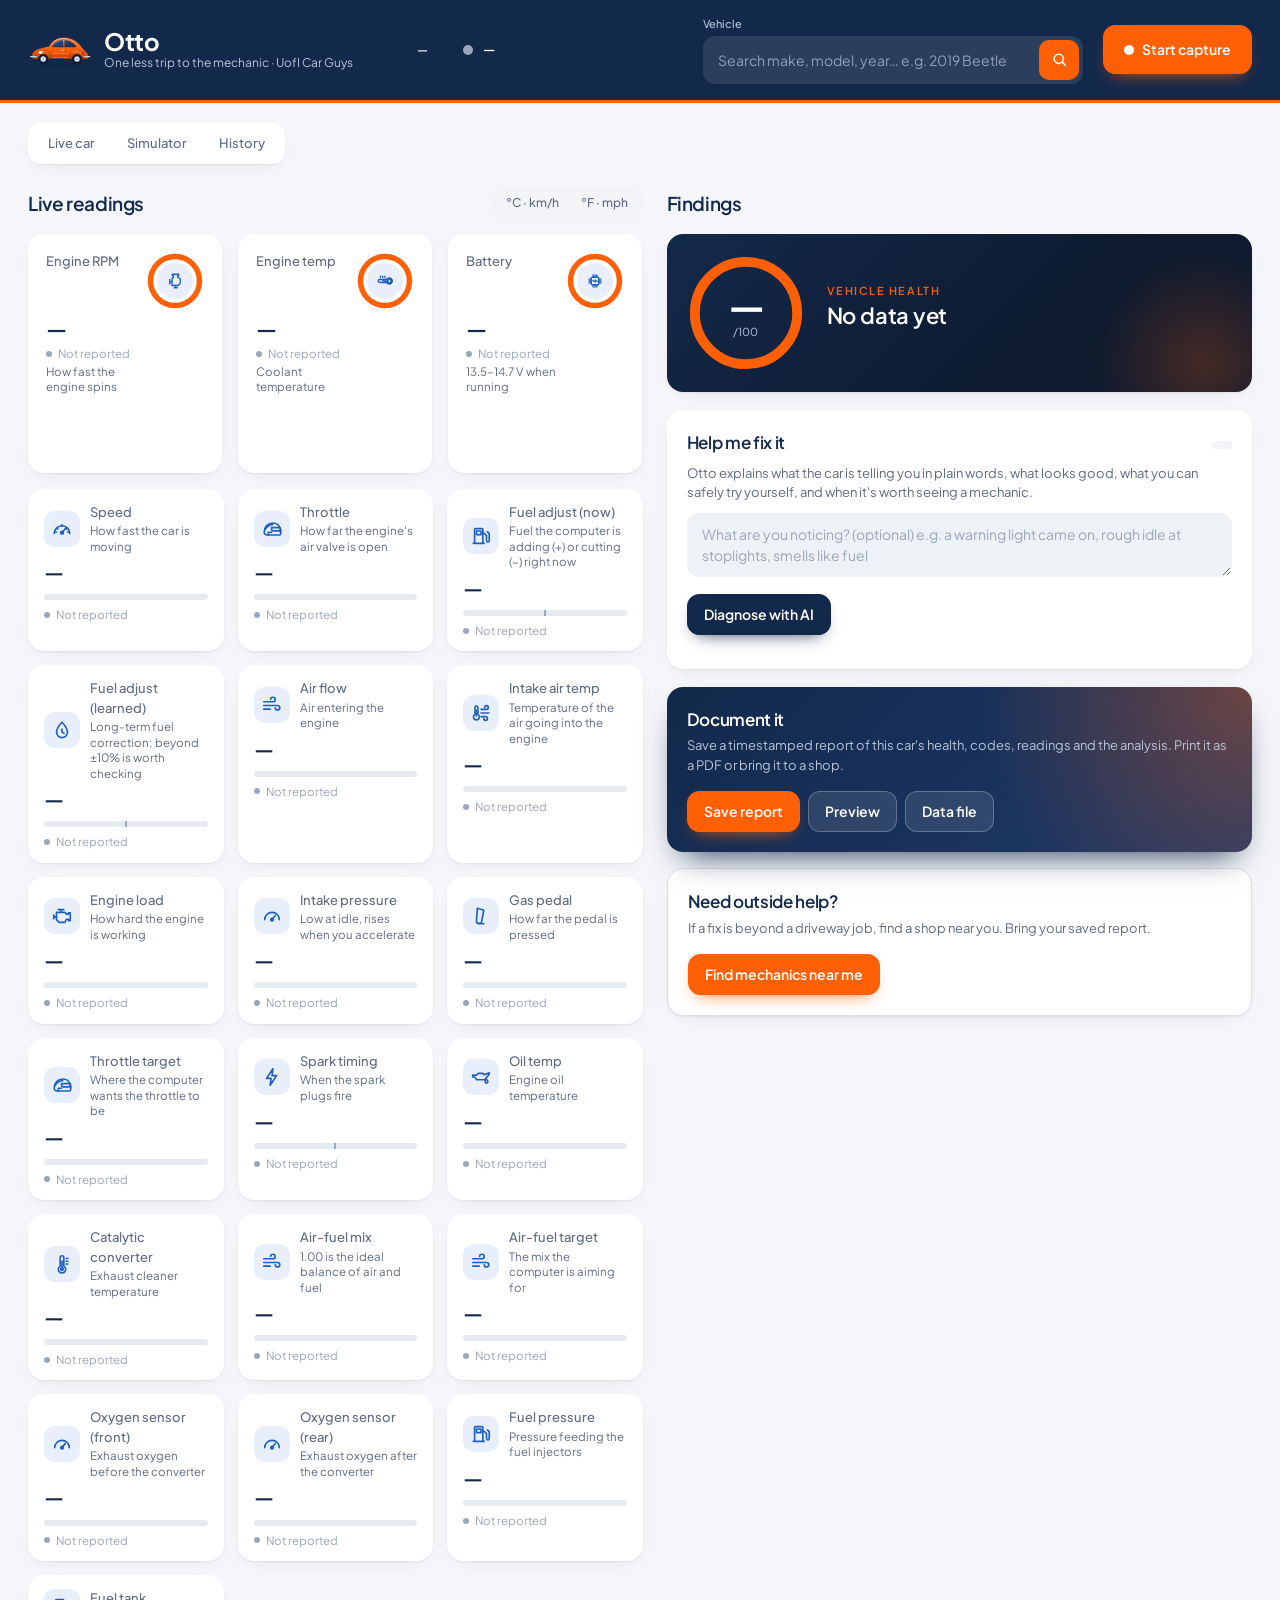
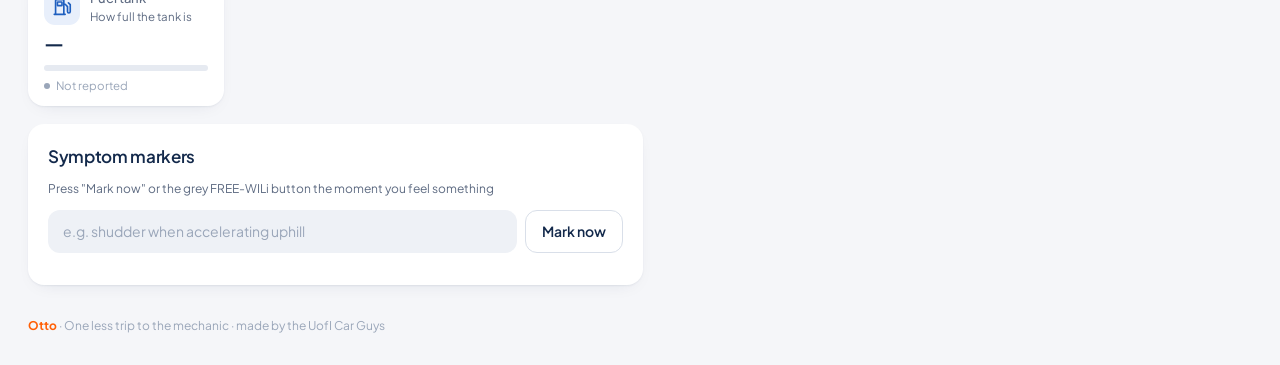
==== commit 91950e18: "FREE-WILi screen/LEDs/buttons, deeper diagnostics, realistic simulator - FREE-WILi stays linked whil" ====
--- a/website/web/dashboard.html
+++ b/website/web/dashboard.html
@@ -5,13 +5,13 @@
 <meta name="viewport" content="width=device-width, initial-scale=1">
 <title>Otto · Dashboard</title>
 <link rel="stylesheet" href="style.css">
-<link rel="icon" href="data:image/svg+xml,%3Csvg xmlns='http://www.w3.org/2000/svg' viewBox='0 0 64 40'%3E%3Cpath fill='#FF5F05' d='M3,29 C3,25.5 5,23.5 9,23 C11.5,22.6 13.5,21.6 15.5,19.5 C18.5,11 25,6.5 33,6.5 C43,6.5 50,12 54,20 C56.5,22 59,24.5 60,27.5 C60.5,29 60.2,30.5 59,31 L53.6,31 A6.6,6.6 0 0 0 40.4,31 L23.6,31 A6.6,6.6 0 0 0 10.4,31 L5,31 C3.8,31 3,30.2 3,29 Z'/%3E%3Cpath fill='#13294B' d='M20.5,19 C23,13 27.5,10 33,10 C40,10 45.5,13.5 49,19 Z'/%3E%3Ccircle cx='17' cy='31' r='5.4' fill='#13294B'/%3E%3Ccircle cx='47' cy='31' r='5.4' fill='#13294B'/%3E%3C/svg%3E">
+<link rel="icon" href="data:image/svg+xml,%3Csvg xmlns='http://www.w3.org/2000/svg' viewBox='0 0 120 64' aria-hidden='true'%3E%3Cdefs%3E%3ClinearGradient id='bpf' x1='0' y1='0' x2='0' y2='1'%3E%3Cstop offset='0' stop-color='#FF8A47'/%3E%3Cstop offset='.6' stop-color='#FF5F05'/%3E%3Cstop offset='1' stop-color='#C94400'/%3E%3C/linearGradient%3E%3ClinearGradient id='bff' x1='0' y1='0' x2='0' y2='1'%3E%3Cstop offset='0' stop-color='#FF7428'/%3E%3Cstop offset='1' stop-color='#B83E00'/%3E%3C/linearGradient%3E%3ClinearGradient id='bwf' x1='0' y1='0' x2='1' y2='1'%3E%3Cstop offset='0' stop-color='#2D5394'/%3E%3Cstop offset='1' stop-color='#13294B'/%3E%3C/linearGradient%3E%3C/defs%3E%3Cellipse cx='60' cy='59.5' rx='52' ry='2.6' fill='#0B1A33' opacity='.22'/%3E%3Cpath fill='url(#bpf)' d='M8,46 C7,41 8,37.5 11,35.2 C15,31.6 22,29.2 29,27.6 C33,26.7 37,25.9 40,25.3 C45,16 54,9.5 65,9 C78,8.5 89,13.5 97,22 C101,26.5 104,31 107,34.5 C111,36.5 113,40 113,44 L113,46.5 C113,47.6 112.2,48.3 111,48.3 L9.5,48.3 C8.6,48.3 8,47.4 8,46 Z'/%3E%3Cpath fill='url(#bwf)' d='M44.5,27 C48.5,18.5 55.5,13.2 64.5,12.8 C75,12.4 84,16.6 90.5,24.8 C91.2,25.8 90.6,27 89.4,27 Z'/%3E%3Cpath d='M67,13 L67.6,27' stroke='url(#bpf)' stroke-width='2.4'/%3E%3Cpath d='M50,20 C56,14.5 64,13.6 72,14.6' fill='none' stroke='#fff' stroke-opacity='.35' stroke-width='1.1' stroke-linecap='round'/%3E%3Cpath d='M42,22 C50,12 60,9.6 70,10.4' fill='none' stroke='#fff' stroke-opacity='.45' stroke-width='1.2' stroke-linecap='round'/%3E%3Cpath d='M46,29 L46,45 M70,28.5 L71,45' stroke='#B83E00' stroke-width='.9' fill='none'/%3E%3Cpath d='M63,32.6 h4.6' stroke='#E6EBF2' stroke-width='1.4' stroke-linecap='round'/%3E%3Crect x='42' y='45' width='36.4' height='3.2' rx='1.2' fill='#2B3C5C'/%3E%3Crect x='42' y='45' width='36.4' height='1' rx='.5' fill='#CBD3DE'/%3E%3Cpath fill='url(#bff)' stroke='#9E3300' stroke-width='.9' d='M13.5,47 C12.6,38.8 18.8,32.6 28,32.6 C37.4,32.6 43.8,38.8 43.2,47 Z'/%3E%3Cpath fill='url(#bff)' stroke='#9E3300' stroke-width='.9' d='M77.2,47 C76.6,37.8 83.4,32 92,32 C101,32 107.4,37.8 106.8,47 Z'/%3E%3Cpath d='M18,37 C21,34.8 25,34 29,34.2' fill='none' stroke='#fff' stroke-opacity='.35' stroke-width='1' stroke-linecap='round'/%3E%3Cpath d='M82,36.4 C85,34 89,33.2 93,33.4' fill='none' stroke='#fff' stroke-opacity='.35' stroke-width='1' stroke-linecap='round'/%3E%3Cpath d='M44,38.6 L77,38.6' stroke='#FFD2B3' stroke-opacity='.7' stroke-width='.8'/%3E%3Cellipse cx='23.5' cy='36.6' rx='3.4' ry='2.7' fill='#F4F7FB'/%3E%3Cellipse cx='23.2' cy='36.3' rx='1.6' ry='1.2' fill='#fff'/%3E%3Cpath d='M101,35.4 c1.6,-0.6 3,0.2 3.4,1.8 l-0.4,2.4 c-1.4,0.2 -2.6,-0.6 -3,-2 Z' fill='#C8102E'/%3E%3Cpath d='M5,44.6 h11' stroke='#CBD3DE' stroke-width='2.2' stroke-linecap='round'/%3E%3Cpath d='M105,44.6 h11' stroke='#CBD3DE' stroke-width='2.2' stroke-linecap='round'/%3E%3Ccircle cx='28.5' cy='49' r='9.6' fill='#0B1A33'/%3E%3Ccircle cx='28.5' cy='49' r='6.6' fill='#1E2E4A'/%3E%3Ccircle cx='28.5' cy='49' r='5' fill='#DDE3EC'/%3E%3Ccircle cx='28.5' cy='49' r='2' fill='#AEB8C6'/%3E%3Cpath d='M25.3,46.4 a5,5 0 0 1 4,-1.6' stroke='#fff' stroke-width='.9' fill='none' stroke-linecap='round'/%3E%3Ccircle cx='92' cy='49' r='9.6' fill='#0B1A33'/%3E%3Ccircle cx='92' cy='49' r='6.6' fill='#1E2E4A'/%3E%3Ccircle cx='92' cy='49' r='5' fill='#DDE3EC'/%3E%3Ccircle cx='92' cy='49' r='2' fill='#AEB8C6'/%3E%3Cpath d='M88.8,46.4 a5,5 0 0 1 4,-1.6' stroke='#fff' stroke-width='.9' fill='none' stroke-linecap='round'/%3E%3C/svg%3E">
 </head>
 <body>
 <header class="topbar">
   <a class="brand" href="/" title="Otto home">
-    <svg class="logo" viewBox="0 0 64 40" aria-hidden="true"><path fill="#FF5F05" d="M3,29 C3,25.5 5,23.5 9,23 C11.5,22.6 13.5,21.6 15.5,19.5 C18.5,11 25,6.5 33,6.5 C43,6.5 50,12 54,20 C56.5,22 59,24.5 60,27.5 C60.5,29 60.2,30.5 59,31 L53.6,31 A6.6,6.6 0 0 0 40.4,31 L23.6,31 A6.6,6.6 0 0 0 10.4,31 L5,31 C3.8,31 3,30.2 3,29 Z"/><path fill="#13294B" d="M20.5,19 C23,13 27.5,10 33,10 C40,10 45.5,13.5 49,19 Z"/><path stroke="#FF5F05" stroke-width="1.6" d="M34.5,10 V19"/><circle cx="17" cy="31" r="5.4" fill="#0B1A33" stroke="#fff" stroke-width="1.4"/><circle cx="17" cy="31" r="1.8" fill="#fff"/><circle cx="47" cy="31" r="5.4" fill="#0B1A33" stroke="#fff" stroke-width="1.4"/><circle cx="47" cy="31" r="1.8" fill="#fff"/></svg>
-    <div><strong>Otto<i>.</i></strong><span>One less trip to the mechanic · UofI Car Guys</span></div>
+    <svg class="logo" viewBox="0 0 120 64" aria-hidden="true"><defs><linearGradient id="bplogo" x1="0" y1="0" x2="0" y2="1"><stop offset="0" stop-color="#FF8A47"/><stop offset=".6" stop-color="#FF5F05"/><stop offset="1" stop-color="#C94400"/></linearGradient><linearGradient id="bflogo" x1="0" y1="0" x2="0" y2="1"><stop offset="0" stop-color="#FF7428"/><stop offset="1" stop-color="#B83E00"/></linearGradient><linearGradient id="bwlogo" x1="0" y1="0" x2="1" y2="1"><stop offset="0" stop-color="#2D5394"/><stop offset="1" stop-color="#13294B"/></linearGradient></defs><ellipse cx="60" cy="59.5" rx="52" ry="2.6" fill="#0B1A33" opacity=".22"/><path fill="url(#bplogo)" d="M8,46 C7,41 8,37.5 11,35.2 C15,31.6 22,29.2 29,27.6 C33,26.7 37,25.9 40,25.3 C45,16 54,9.5 65,9 C78,8.5 89,13.5 97,22 C101,26.5 104,31 107,34.5 C111,36.5 113,40 113,44 L113,46.5 C113,47.6 112.2,48.3 111,48.3 L9.5,48.3 C8.6,48.3 8,47.4 8,46 Z"/><path fill="url(#bwlogo)" d="M44.5,27 C48.5,18.5 55.5,13.2 64.5,12.8 C75,12.4 84,16.6 90.5,24.8 C91.2,25.8 90.6,27 89.4,27 Z"/><path d="M67,13 L67.6,27" stroke="url(#bplogo)" stroke-width="2.4"/><path d="M50,20 C56,14.5 64,13.6 72,14.6" fill="none" stroke="#fff" stroke-opacity=".35" stroke-width="1.1" stroke-linecap="round"/><path d="M42,22 C50,12 60,9.6 70,10.4" fill="none" stroke="#fff" stroke-opacity=".45" stroke-width="1.2" stroke-linecap="round"/><path d="M46,29 L46,45 M70,28.5 L71,45" stroke="#B83E00" stroke-width=".9" fill="none"/><path d="M63,32.6 h4.6" stroke="#E6EBF2" stroke-width="1.4" stroke-linecap="round"/><rect x="42" y="45" width="36.4" height="3.2" rx="1.2" fill="#2B3C5C"/><rect x="42" y="45" width="36.4" height="1" rx=".5" fill="#CBD3DE"/><path fill="url(#bflogo)" stroke="#9E3300" stroke-width=".9" d="M13.5,47 C12.6,38.8 18.8,32.6 28,32.6 C37.4,32.6 43.8,38.8 43.2,47 Z"/><path fill="url(#bflogo)" stroke="#9E3300" stroke-width=".9" d="M77.2,47 C76.6,37.8 83.4,32 92,32 C101,32 107.4,37.8 106.8,47 Z"/><path d="M18,37 C21,34.8 25,34 29,34.2" fill="none" stroke="#fff" stroke-opacity=".35" stroke-width="1" stroke-linecap="round"/><path d="M82,36.4 C85,34 89,33.2 93,33.4" fill="none" stroke="#fff" stroke-opacity=".35" stroke-width="1" stroke-linecap="round"/><path d="M44,38.6 L77,38.6" stroke="#FFD2B3" stroke-opacity=".7" stroke-width=".8"/><ellipse cx="23.5" cy="36.6" rx="3.4" ry="2.7" fill="#F4F7FB"/><ellipse cx="23.2" cy="36.3" rx="1.6" ry="1.2" fill="#fff"/><path d="M101,35.4 c1.6,-0.6 3,0.2 3.4,1.8 l-0.4,2.4 c-1.4,0.2 -2.6,-0.6 -3,-2 Z" fill="#C8102E"/><path d="M5,44.6 h11" stroke="#CBD3DE" stroke-width="2.2" stroke-linecap="round"/><path d="M105,44.6 h11" stroke="#CBD3DE" stroke-width="2.2" stroke-linecap="round"/><circle cx="28.5" cy="49" r="9.6" fill="#0B1A33"/><circle cx="28.5" cy="49" r="6.6" fill="#1E2E4A"/><circle cx="28.5" cy="49" r="5" fill="#DDE3EC"/><circle cx="28.5" cy="49" r="2" fill="#AEB8C6"/><path d="M25.3,46.4 a5,5 0 0 1 4,-1.6" stroke="#fff" stroke-width=".9" fill="none" stroke-linecap="round"/><circle cx="92" cy="49" r="9.6" fill="#0B1A33"/><circle cx="92" cy="49" r="6.6" fill="#1E2E4A"/><circle cx="92" cy="49" r="5" fill="#DDE3EC"/><circle cx="92" cy="49" r="2" fill="#AEB8C6"/><path d="M88.8,46.4 a5,5 0 0 1 4,-1.6" stroke="#fff" stroke-width=".9" fill="none" stroke-linecap="round"/></svg>
+    <div><strong>Otto</strong><span>One less trip to the mechanic · UofI Car Guys</span></div>
   </a>
 
   <div id="modePill" class="mode-pill" title="Where the data is coming from">—</div>
@@ -68,6 +68,31 @@
       <summary>More readings <span id="moreCount" class="muted"></span></summary>
       <div id="more" class="secondary-grid"></div>
     </details>
+
+    <div class="panel diag" id="diagPanel" hidden>
+      <div class="panel-head">
+        <h3>Under the hood</h3>
+        <span class="muted">Deeper checks from the car's own computer</span>
+      </div>
+      <div class="diag-grid">
+        <div class="diag-card" id="dReady" hidden>
+          <h4>Ready for inspection?</h4>
+          <div class="d-big"></div><p class="d-note"></p><ul class="d-tests"></ul>
+        </div>
+        <div class="diag-card" id="dFuel" hidden>
+          <h4>Fuel control</h4>
+          <div class="d-big"></div><p class="d-note"></p>
+        </div>
+        <div class="diag-card" id="dMis" hidden>
+          <h4>Misfires by cylinder</h4>
+          <div class="d-bars"></div><p class="d-note"></p>
+        </div>
+        <div class="diag-card" id="dFreeze" hidden>
+          <h4>Snapshot when the fault happened</h4>
+          <div class="d-big"></div><p class="d-note"></p><dl class="d-snap"></dl>
+        </div>
+      </div>
+    </div>
 
     <div class="panel">
       <div class="panel-head">
--- a/website/web/style.css
+++ b/website/web/style.css
@@ -24,7 +24,7 @@
 /* ---------- top bar ---------- */
 .topbar{display:flex;align-items:center;gap:20px;padding:16px 28px;background:var(--panel);box-shadow:0 1px 0 var(--line);flex-wrap:wrap}
 .brand{display:flex;align-items:center;gap:12px;margin-right:auto}
-.brand .logo{width:52px;height:33px}
+.brand .logo{width:64px;height:34px}
 .brand strong{display:block;font-size:24px;font-weight:700;letter-spacing:-.02em;line-height:1.1}
 .brand strong i{font-style:normal;color:var(--orange)}
 .brand span{display:block;font-size:12px;color:var(--muted)}
@@ -383,3 +383,23 @@
 .hint{font-size:11.5px;line-height:1.35;color:var(--muted);margin-top:1px}
 .g-main .hint{max-width:170px}
 .health .h-systems li{background:rgba(255,255,255,.1)}
+
+/* ---------- under the hood ---------- */
+.diag-grid{display:grid;grid-template-columns:repeat(2,minmax(0,1fr));gap:12px}
+.diag-card{background:var(--panel-2);border-radius:12px;padding:14px 16px}
+.diag-card h4{margin:0 0 6px;font-size:11px;letter-spacing:.09em;text-transform:uppercase;color:var(--muted)}
+.d-big{font-size:20px;font-weight:700;letter-spacing:-.01em;line-height:1.2}
+.d-big .ok{color:var(--ok)} .d-big .watch{color:var(--warn)} .d-big .bad{color:var(--bad)}
+.d-note{margin:6px 0 0;font-size:12.5px;color:var(--muted)}
+.d-tests{list-style:none;margin:10px 0 0;padding:0;display:flex;flex-wrap:wrap;gap:4px 12px;font-size:12px}
+.d-tests .ok{color:var(--ok)} .d-tests .na{color:var(--warn)}
+.d-bars{display:grid;gap:6px;margin-top:4px}
+.d-bars .bar{display:grid;grid-template-columns:44px 1fr 36px;align-items:center;gap:8px;font-size:12.5px}
+.d-bars i{display:block;height:8px;border-radius:99px;background:var(--blue);opacity:.75}
+.d-bars .bar.hot i{background:var(--bad);opacity:1}
+.d-bars .bar.hot b{color:var(--bad)}
+.d-bars b{text-align:right;font-variant-numeric:tabular-nums}
+.code-chip{font:700 15px var(--mono);padding:4px 10px;border-radius:10px;background:var(--orange);color:#fff}
+.d-snap{display:grid;grid-template-columns:auto auto;gap:3px 14px;margin:10px 0 0;font-size:12.5px}
+.d-snap dt{color:var(--muted)} .d-snap dd{margin:0;font-weight:600;text-align:right;font-variant-numeric:tabular-nums}
+@media (max-width:700px){.diag-grid{grid-template-columns:1fr}}
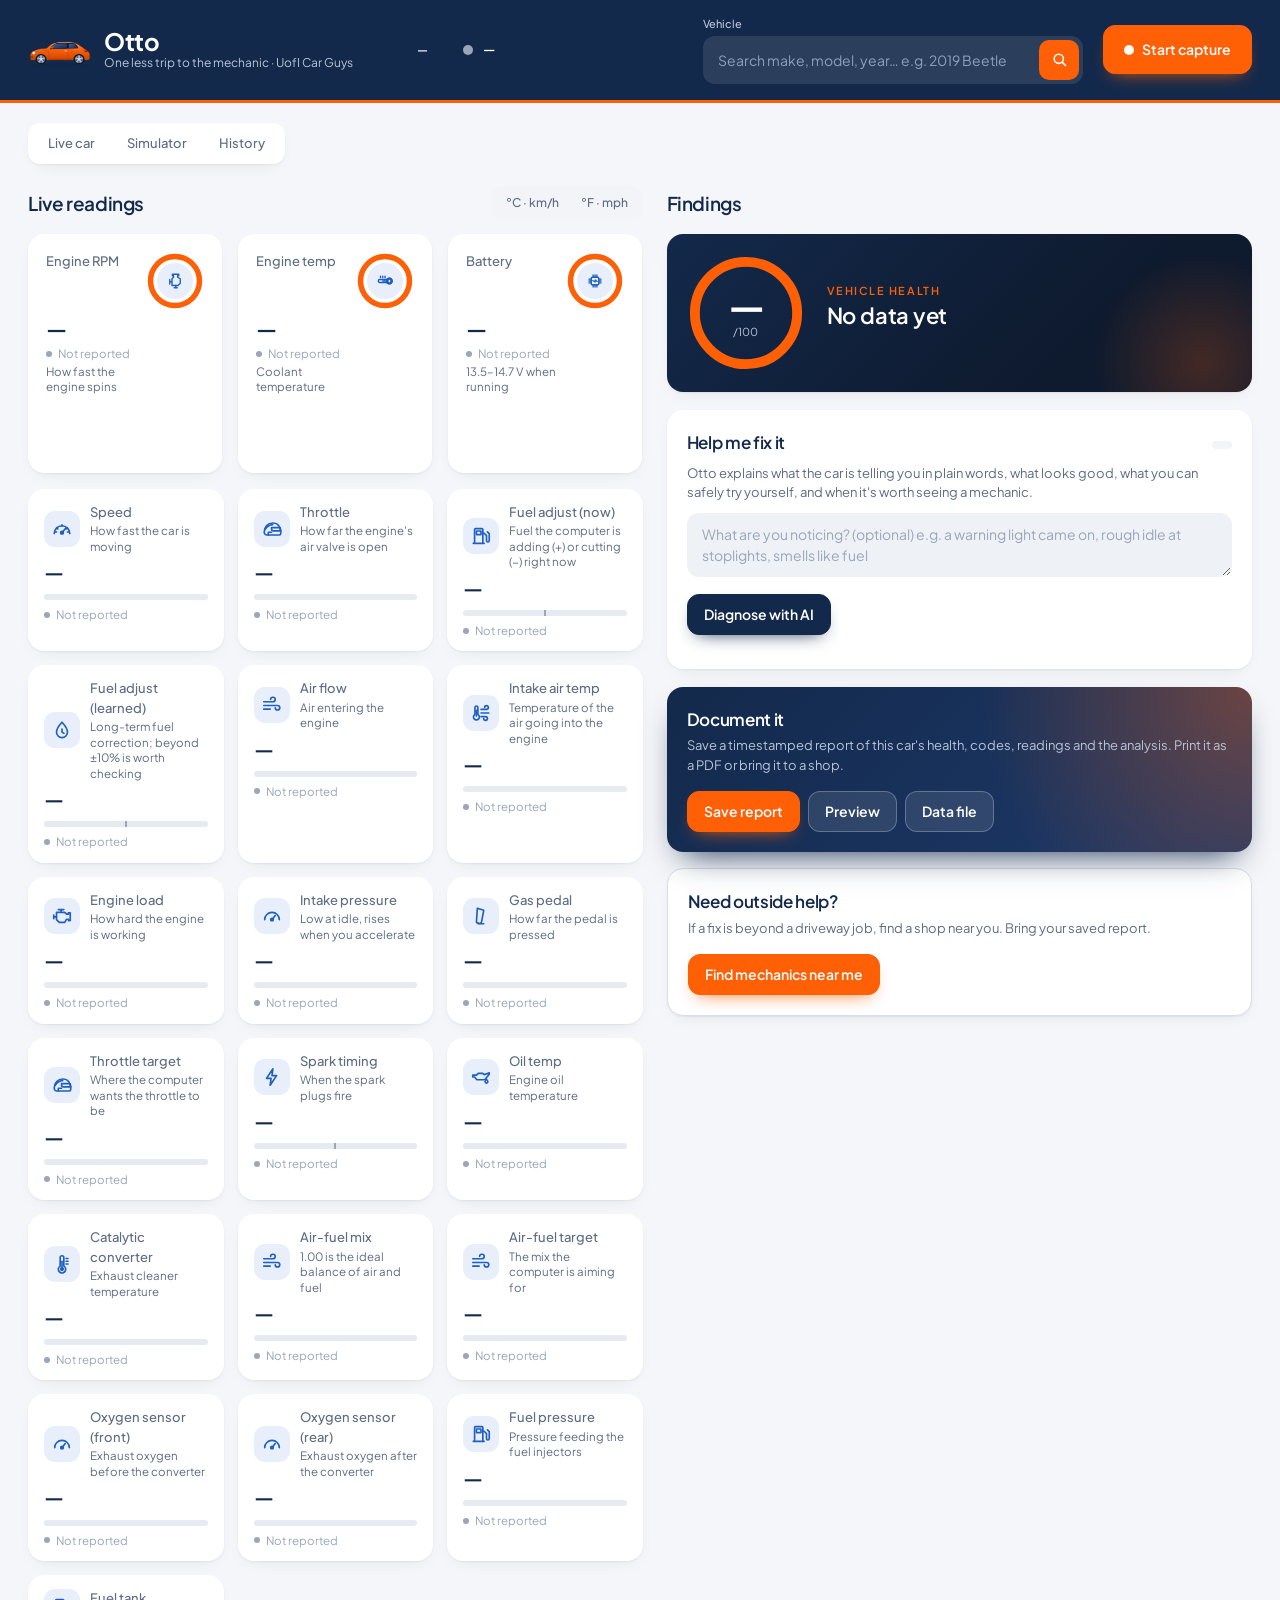
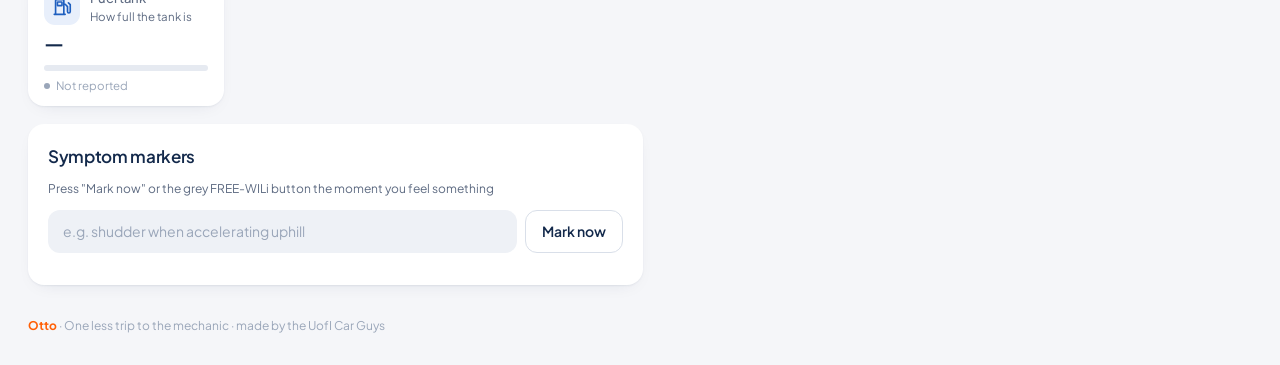
==== commit 2d37774b: "FREE-WILi status screen, A5 Beetle logo, exhaust fix - FREE-WILi screen drawn as a 320x240 image (lo" ====
--- a/website/web/dashboard.html
+++ b/website/web/dashboard.html
@@ -5,12 +5,12 @@
 <meta name="viewport" content="width=device-width, initial-scale=1">
 <title>Otto · Dashboard</title>
 <link rel="stylesheet" href="style.css">
-<link rel="icon" href="data:image/svg+xml,%3Csvg xmlns='http://www.w3.org/2000/svg' viewBox='0 0 120 64' aria-hidden='true'%3E%3Cdefs%3E%3ClinearGradient id='bpf' x1='0' y1='0' x2='0' y2='1'%3E%3Cstop offset='0' stop-color='#FF8A47'/%3E%3Cstop offset='.6' stop-color='#FF5F05'/%3E%3Cstop offset='1' stop-color='#C94400'/%3E%3C/linearGradient%3E%3ClinearGradient id='bff' x1='0' y1='0' x2='0' y2='1'%3E%3Cstop offset='0' stop-color='#FF7428'/%3E%3Cstop offset='1' stop-color='#B83E00'/%3E%3C/linearGradient%3E%3ClinearGradient id='bwf' x1='0' y1='0' x2='1' y2='1'%3E%3Cstop offset='0' stop-color='#2D5394'/%3E%3Cstop offset='1' stop-color='#13294B'/%3E%3C/linearGradient%3E%3C/defs%3E%3Cellipse cx='60' cy='59.5' rx='52' ry='2.6' fill='#0B1A33' opacity='.22'/%3E%3Cpath fill='url(#bpf)' d='M8,46 C7,41 8,37.5 11,35.2 C15,31.6 22,29.2 29,27.6 C33,26.7 37,25.9 40,25.3 C45,16 54,9.5 65,9 C78,8.5 89,13.5 97,22 C101,26.5 104,31 107,34.5 C111,36.5 113,40 113,44 L113,46.5 C113,47.6 112.2,48.3 111,48.3 L9.5,48.3 C8.6,48.3 8,47.4 8,46 Z'/%3E%3Cpath fill='url(#bwf)' d='M44.5,27 C48.5,18.5 55.5,13.2 64.5,12.8 C75,12.4 84,16.6 90.5,24.8 C91.2,25.8 90.6,27 89.4,27 Z'/%3E%3Cpath d='M67,13 L67.6,27' stroke='url(#bpf)' stroke-width='2.4'/%3E%3Cpath d='M50,20 C56,14.5 64,13.6 72,14.6' fill='none' stroke='#fff' stroke-opacity='.35' stroke-width='1.1' stroke-linecap='round'/%3E%3Cpath d='M42,22 C50,12 60,9.6 70,10.4' fill='none' stroke='#fff' stroke-opacity='.45' stroke-width='1.2' stroke-linecap='round'/%3E%3Cpath d='M46,29 L46,45 M70,28.5 L71,45' stroke='#B83E00' stroke-width='.9' fill='none'/%3E%3Cpath d='M63,32.6 h4.6' stroke='#E6EBF2' stroke-width='1.4' stroke-linecap='round'/%3E%3Crect x='42' y='45' width='36.4' height='3.2' rx='1.2' fill='#2B3C5C'/%3E%3Crect x='42' y='45' width='36.4' height='1' rx='.5' fill='#CBD3DE'/%3E%3Cpath fill='url(#bff)' stroke='#9E3300' stroke-width='.9' d='M13.5,47 C12.6,38.8 18.8,32.6 28,32.6 C37.4,32.6 43.8,38.8 43.2,47 Z'/%3E%3Cpath fill='url(#bff)' stroke='#9E3300' stroke-width='.9' d='M77.2,47 C76.6,37.8 83.4,32 92,32 C101,32 107.4,37.8 106.8,47 Z'/%3E%3Cpath d='M18,37 C21,34.8 25,34 29,34.2' fill='none' stroke='#fff' stroke-opacity='.35' stroke-width='1' stroke-linecap='round'/%3E%3Cpath d='M82,36.4 C85,34 89,33.2 93,33.4' fill='none' stroke='#fff' stroke-opacity='.35' stroke-width='1' stroke-linecap='round'/%3E%3Cpath d='M44,38.6 L77,38.6' stroke='#FFD2B3' stroke-opacity='.7' stroke-width='.8'/%3E%3Cellipse cx='23.5' cy='36.6' rx='3.4' ry='2.7' fill='#F4F7FB'/%3E%3Cellipse cx='23.2' cy='36.3' rx='1.6' ry='1.2' fill='#fff'/%3E%3Cpath d='M101,35.4 c1.6,-0.6 3,0.2 3.4,1.8 l-0.4,2.4 c-1.4,0.2 -2.6,-0.6 -3,-2 Z' fill='#C8102E'/%3E%3Cpath d='M5,44.6 h11' stroke='#CBD3DE' stroke-width='2.2' stroke-linecap='round'/%3E%3Cpath d='M105,44.6 h11' stroke='#CBD3DE' stroke-width='2.2' stroke-linecap='round'/%3E%3Ccircle cx='28.5' cy='49' r='9.6' fill='#0B1A33'/%3E%3Ccircle cx='28.5' cy='49' r='6.6' fill='#1E2E4A'/%3E%3Ccircle cx='28.5' cy='49' r='5' fill='#DDE3EC'/%3E%3Ccircle cx='28.5' cy='49' r='2' fill='#AEB8C6'/%3E%3Cpath d='M25.3,46.4 a5,5 0 0 1 4,-1.6' stroke='#fff' stroke-width='.9' fill='none' stroke-linecap='round'/%3E%3Ccircle cx='92' cy='49' r='9.6' fill='#0B1A33'/%3E%3Ccircle cx='92' cy='49' r='6.6' fill='#1E2E4A'/%3E%3Ccircle cx='92' cy='49' r='5' fill='#DDE3EC'/%3E%3Ccircle cx='92' cy='49' r='2' fill='#AEB8C6'/%3E%3Cpath d='M88.8,46.4 a5,5 0 0 1 4,-1.6' stroke='#fff' stroke-width='.9' fill='none' stroke-linecap='round'/%3E%3C/svg%3E">
+<link rel="icon" href="data:image/svg+xml,%3Csvg xmlns='http://www.w3.org/2000/svg' viewBox='0 0 120 64' aria-hidden='true'%3E%3Cdefs%3E%3ClinearGradient id='bpf' x1='0' y1='0' x2='0' y2='1'%3E%3Cstop offset='0' stop-color='#FF8E4F'/%3E%3Cstop offset='.45' stop-color='#FF5F05'/%3E%3Cstop offset='1' stop-color='#CC4600'/%3E%3C/linearGradient%3E%3ClinearGradient id='bwf' x1='0' y1='0' x2='1' y2='1'%3E%3Cstop offset='0' stop-color='#3A64A8'/%3E%3Cstop offset='1' stop-color='#13294B'/%3E%3C/linearGradient%3E%3CradialGradient id='rimf'%3E%3Cstop offset='.6' stop-color='#C9D2DE'/%3E%3Cstop offset='1' stop-color='#8794A8'/%3E%3C/radialGradient%3E%3C/defs%3E%3Cellipse cx='60' cy='59.6' rx='55' ry='2.4' fill='#0B1A33' opacity='.22'/%3E%3Cpath fill='url(#bpf)' stroke='#B23D00' stroke-width='.6' stroke-linejoin='round' d='M5.4,50.6 C4.4,48 4,45 4.2,41.8 C4.5,39 5.6,37.4 7.6,36.2 C10.5,34.4 14,32.4 17.7,31.4 C23,30 28.5,29.6 33.4,29.3 L35.2,29.1 C39,24.5 44,21 49.4,19.4 C55,17.5 61,16.9 66.2,16.9 C72,16.9 78,17.2 83.6,17.9 C88,18.6 93,21 97.3,23.8 C100.5,25.8 103,27.6 104.8,29.4 C107.2,31 109.4,32.4 111,33.7 C113.4,35.2 115,36.8 115.4,38.7 C115.9,41 116,43.6 115.7,46.2 C115.5,48.4 114.8,50 113.5,50.6 L106.6,50.6 A10.8,10.8 0 0 0 85,50.6 L35.1,50.6 A10.8,10.8 0 0 0 13.5,50.6 Z'/%3E%3Cpath d='M8.8,38.6 C13,33.6 19,32 25,32 C31.4,32 36.4,33.6 39.4,36.4' fill='none' stroke='#B23D00' stroke-width='.7'/%3E%3Cpath d='M80.4,38 C85,33.2 90.4,31.4 96,31.4 C102,31.4 107,33.2 110.6,36' fill='none' stroke='#B23D00' stroke-width='.7'/%3E%3Cpath d='M12,34.6 C17,32.4 22,31.6 26,31.6' fill='none' stroke='#fff' stroke-opacity='.5' stroke-width='.9' stroke-linecap='round'/%3E%3Cpath d='M86,32.6 C90,31.4 95,31 100,31.6' fill='none' stroke='#fff' stroke-opacity='.5' stroke-width='.9' stroke-linecap='round'/%3E%3Cpath d='M47,21.4 C55,18.4 68,17.6 81,18.6' fill='none' stroke='#fff' stroke-opacity='.55' stroke-width='1' stroke-linecap='round'/%3E%3Cpath fill='#0B1A33' d='M41,30.4 C44,24.6 48,21.2 51.2,19.8 C58,18.1 70,18.2 86.6,19.5 C89.8,20.7 93.2,24.8 94.4,28.6 Z'/%3E%3Cpath fill='url(#bwf)' d='M42.9,29.6 C45.4,25 48.3,22.1 51.4,20.8 C55.6,19.7 62.6,19.4 72,19.7 L73.4,29.2 Z'/%3E%3Cpath fill='url(#bwf)' d='M76.4,20.9 L86.2,20.8 C88.8,22.2 91.2,25.2 92.4,28 L76.8,28.5 Z'/%3E%3Cpath d='M47,26 L51,21.6' stroke='#fff' stroke-opacity='.35' stroke-width='.8' stroke-linecap='round'/%3E%3Cpath d='M38.8,31.6 C38.4,38 38.6,44 39.2,49.8 M74.8,30 C75.4,37 75.2,44 74.4,49.6' fill='none' stroke='#B23D00' stroke-width='.7'/%3E%3Cpath d='M69.6,33.8 h3.6' stroke='#F3F5F8' stroke-width='1.1' stroke-linecap='round'/%3E%3Cpath d='M42.6,26.6 C44,25.8 46.4,25.8 47.6,26.4 L47.4,28.8 C45.6,29.2 43.8,29 43.2,28.4 Z' fill='#E55300' stroke='#B23D00' stroke-width='.4'/%3E%3Cpath d='M38.2,49.6 L83.6,49.6' stroke='#9E3500' stroke-width='1.3'/%3E%3Cellipse cx='10.6' cy='37.6' rx='3' ry='2.7' fill='#F4F7FB' stroke='#B23D00' stroke-width='.5'/%3E%3Cellipse cx='10.3' cy='37.3' rx='1.3' ry='1.1' fill='#fff'/%3E%3Cpath d='M106.2,33 C108.8,32.6 111.4,33.4 112.6,34.8 C111.6,36.2 108.6,36.4 106.2,35.6 Z' fill='#C8102E'/%3E%3Cpath d='M5,44.6 h3.6 M5,46.4 h3.6' stroke='#0B1A33' stroke-width='.7' stroke-linecap='round'/%3E%3Ccircle cx='24.3' cy='49.3' r='9.7' fill='#0B1A33'/%3E%3Ccircle cx='24.3' cy='49.3' r='7' fill='url(#rimf)'/%3E%3Ccircle cx='24.3' cy='49.3' r='6.6' fill='#55627A'/%3E%3Cpath d='M24.11,47.71 L23.53,43.05 M24.49,47.71 L25.07,43.05 M25.75,48.62 L30.01,46.64 M25.87,48.99 L30.48,48.10 M25.39,50.47 L28.60,53.91 M25.08,50.70 L27.35,54.81 M23.52,50.70 L21.25,54.81 M23.21,50.47 L20.00,53.91 M22.73,48.99 L18.12,48.10 M22.85,48.62 L18.59,46.64' stroke='#E7ECF3' stroke-width='1.15' stroke-linecap='round'/%3E%3Ccircle cx='24.3' cy='49.3' r='1.7' fill='#E7ECF3'/%3E%3Ccircle cx='95.8' cy='49.3' r='9.7' fill='#0B1A33'/%3E%3Ccircle cx='95.8' cy='49.3' r='7' fill='url(#rimf)'/%3E%3Ccircle cx='95.8' cy='49.3' r='6.6' fill='#55627A'/%3E%3Cpath d='M95.61,47.71 L95.03,43.05 M95.99,47.71 L96.57,43.05 M97.25,48.62 L101.51,46.64 M97.37,48.99 L101.98,48.10 M96.89,50.47 L100.10,53.91 M96.58,50.70 L98.85,54.81 M95.02,50.70 L92.75,54.81 M94.71,50.47 L91.50,53.91 M94.23,48.99 L89.62,48.10 M94.35,48.62 L90.09,46.64' stroke='#E7ECF3' stroke-width='1.15' stroke-linecap='round'/%3E%3Ccircle cx='95.8' cy='49.3' r='1.7' fill='#E7ECF3'/%3E%3C/svg%3E">
 </head>
 <body>
 <header class="topbar">
   <a class="brand" href="/" title="Otto home">
-    <svg class="logo" viewBox="0 0 120 64" aria-hidden="true"><defs><linearGradient id="bplogo" x1="0" y1="0" x2="0" y2="1"><stop offset="0" stop-color="#FF8A47"/><stop offset=".6" stop-color="#FF5F05"/><stop offset="1" stop-color="#C94400"/></linearGradient><linearGradient id="bflogo" x1="0" y1="0" x2="0" y2="1"><stop offset="0" stop-color="#FF7428"/><stop offset="1" stop-color="#B83E00"/></linearGradient><linearGradient id="bwlogo" x1="0" y1="0" x2="1" y2="1"><stop offset="0" stop-color="#2D5394"/><stop offset="1" stop-color="#13294B"/></linearGradient></defs><ellipse cx="60" cy="59.5" rx="52" ry="2.6" fill="#0B1A33" opacity=".22"/><path fill="url(#bplogo)" d="M8,46 C7,41 8,37.5 11,35.2 C15,31.6 22,29.2 29,27.6 C33,26.7 37,25.9 40,25.3 C45,16 54,9.5 65,9 C78,8.5 89,13.5 97,22 C101,26.5 104,31 107,34.5 C111,36.5 113,40 113,44 L113,46.5 C113,47.6 112.2,48.3 111,48.3 L9.5,48.3 C8.6,48.3 8,47.4 8,46 Z"/><path fill="url(#bwlogo)" d="M44.5,27 C48.5,18.5 55.5,13.2 64.5,12.8 C75,12.4 84,16.6 90.5,24.8 C91.2,25.8 90.6,27 89.4,27 Z"/><path d="M67,13 L67.6,27" stroke="url(#bplogo)" stroke-width="2.4"/><path d="M50,20 C56,14.5 64,13.6 72,14.6" fill="none" stroke="#fff" stroke-opacity=".35" stroke-width="1.1" stroke-linecap="round"/><path d="M42,22 C50,12 60,9.6 70,10.4" fill="none" stroke="#fff" stroke-opacity=".45" stroke-width="1.2" stroke-linecap="round"/><path d="M46,29 L46,45 M70,28.5 L71,45" stroke="#B83E00" stroke-width=".9" fill="none"/><path d="M63,32.6 h4.6" stroke="#E6EBF2" stroke-width="1.4" stroke-linecap="round"/><rect x="42" y="45" width="36.4" height="3.2" rx="1.2" fill="#2B3C5C"/><rect x="42" y="45" width="36.4" height="1" rx=".5" fill="#CBD3DE"/><path fill="url(#bflogo)" stroke="#9E3300" stroke-width=".9" d="M13.5,47 C12.6,38.8 18.8,32.6 28,32.6 C37.4,32.6 43.8,38.8 43.2,47 Z"/><path fill="url(#bflogo)" stroke="#9E3300" stroke-width=".9" d="M77.2,47 C76.6,37.8 83.4,32 92,32 C101,32 107.4,37.8 106.8,47 Z"/><path d="M18,37 C21,34.8 25,34 29,34.2" fill="none" stroke="#fff" stroke-opacity=".35" stroke-width="1" stroke-linecap="round"/><path d="M82,36.4 C85,34 89,33.2 93,33.4" fill="none" stroke="#fff" stroke-opacity=".35" stroke-width="1" stroke-linecap="round"/><path d="M44,38.6 L77,38.6" stroke="#FFD2B3" stroke-opacity=".7" stroke-width=".8"/><ellipse cx="23.5" cy="36.6" rx="3.4" ry="2.7" fill="#F4F7FB"/><ellipse cx="23.2" cy="36.3" rx="1.6" ry="1.2" fill="#fff"/><path d="M101,35.4 c1.6,-0.6 3,0.2 3.4,1.8 l-0.4,2.4 c-1.4,0.2 -2.6,-0.6 -3,-2 Z" fill="#C8102E"/><path d="M5,44.6 h11" stroke="#CBD3DE" stroke-width="2.2" stroke-linecap="round"/><path d="M105,44.6 h11" stroke="#CBD3DE" stroke-width="2.2" stroke-linecap="round"/><circle cx="28.5" cy="49" r="9.6" fill="#0B1A33"/><circle cx="28.5" cy="49" r="6.6" fill="#1E2E4A"/><circle cx="28.5" cy="49" r="5" fill="#DDE3EC"/><circle cx="28.5" cy="49" r="2" fill="#AEB8C6"/><path d="M25.3,46.4 a5,5 0 0 1 4,-1.6" stroke="#fff" stroke-width=".9" fill="none" stroke-linecap="round"/><circle cx="92" cy="49" r="9.6" fill="#0B1A33"/><circle cx="92" cy="49" r="6.6" fill="#1E2E4A"/><circle cx="92" cy="49" r="5" fill="#DDE3EC"/><circle cx="92" cy="49" r="2" fill="#AEB8C6"/><path d="M88.8,46.4 a5,5 0 0 1 4,-1.6" stroke="#fff" stroke-width=".9" fill="none" stroke-linecap="round"/></svg>
+    <svg class="logo" viewBox="0 0 120 64" aria-hidden="true"><defs><linearGradient id="bplogo" x1="0" y1="0" x2="0" y2="1"><stop offset="0" stop-color="#FF8E4F"/><stop offset=".45" stop-color="#FF5F05"/><stop offset="1" stop-color="#CC4600"/></linearGradient><linearGradient id="bwlogo" x1="0" y1="0" x2="1" y2="1"><stop offset="0" stop-color="#3A64A8"/><stop offset="1" stop-color="#13294B"/></linearGradient><radialGradient id="rimlogo"><stop offset=".6" stop-color="#C9D2DE"/><stop offset="1" stop-color="#8794A8"/></radialGradient></defs><ellipse cx="60" cy="59.6" rx="55" ry="2.4" fill="#0B1A33" opacity=".22"/><path fill="url(#bplogo)" stroke="#B23D00" stroke-width=".6" stroke-linejoin="round" d="M5.4,50.6 C4.4,48 4,45 4.2,41.8 C4.5,39 5.6,37.4 7.6,36.2 C10.5,34.4 14,32.4 17.7,31.4 C23,30 28.5,29.6 33.4,29.3 L35.2,29.1 C39,24.5 44,21 49.4,19.4 C55,17.5 61,16.9 66.2,16.9 C72,16.9 78,17.2 83.6,17.9 C88,18.6 93,21 97.3,23.8 C100.5,25.8 103,27.6 104.8,29.4 C107.2,31 109.4,32.4 111,33.7 C113.4,35.2 115,36.8 115.4,38.7 C115.9,41 116,43.6 115.7,46.2 C115.5,48.4 114.8,50 113.5,50.6 L106.6,50.6 A10.8,10.8 0 0 0 85,50.6 L35.1,50.6 A10.8,10.8 0 0 0 13.5,50.6 Z"/><path d="M8.8,38.6 C13,33.6 19,32 25,32 C31.4,32 36.4,33.6 39.4,36.4" fill="none" stroke="#B23D00" stroke-width=".7"/><path d="M80.4,38 C85,33.2 90.4,31.4 96,31.4 C102,31.4 107,33.2 110.6,36" fill="none" stroke="#B23D00" stroke-width=".7"/><path d="M12,34.6 C17,32.4 22,31.6 26,31.6" fill="none" stroke="#fff" stroke-opacity=".5" stroke-width=".9" stroke-linecap="round"/><path d="M86,32.6 C90,31.4 95,31 100,31.6" fill="none" stroke="#fff" stroke-opacity=".5" stroke-width=".9" stroke-linecap="round"/><path d="M47,21.4 C55,18.4 68,17.6 81,18.6" fill="none" stroke="#fff" stroke-opacity=".55" stroke-width="1" stroke-linecap="round"/><path fill="#0B1A33" d="M41,30.4 C44,24.6 48,21.2 51.2,19.8 C58,18.1 70,18.2 86.6,19.5 C89.8,20.7 93.2,24.8 94.4,28.6 Z"/><path fill="url(#bwlogo)" d="M42.9,29.6 C45.4,25 48.3,22.1 51.4,20.8 C55.6,19.7 62.6,19.4 72,19.7 L73.4,29.2 Z"/><path fill="url(#bwlogo)" d="M76.4,20.9 L86.2,20.8 C88.8,22.2 91.2,25.2 92.4,28 L76.8,28.5 Z"/><path d="M47,26 L51,21.6" stroke="#fff" stroke-opacity=".35" stroke-width=".8" stroke-linecap="round"/><path d="M38.8,31.6 C38.4,38 38.6,44 39.2,49.8 M74.8,30 C75.4,37 75.2,44 74.4,49.6" fill="none" stroke="#B23D00" stroke-width=".7"/><path d="M69.6,33.8 h3.6" stroke="#F3F5F8" stroke-width="1.1" stroke-linecap="round"/><path d="M42.6,26.6 C44,25.8 46.4,25.8 47.6,26.4 L47.4,28.8 C45.6,29.2 43.8,29 43.2,28.4 Z" fill="#E55300" stroke="#B23D00" stroke-width=".4"/><path d="M38.2,49.6 L83.6,49.6" stroke="#9E3500" stroke-width="1.3"/><ellipse cx="10.6" cy="37.6" rx="3" ry="2.7" fill="#F4F7FB" stroke="#B23D00" stroke-width=".5"/><ellipse cx="10.3" cy="37.3" rx="1.3" ry="1.1" fill="#fff"/><path d="M106.2,33 C108.8,32.6 111.4,33.4 112.6,34.8 C111.6,36.2 108.6,36.4 106.2,35.6 Z" fill="#C8102E"/><path d="M5,44.6 h3.6 M5,46.4 h3.6" stroke="#0B1A33" stroke-width=".7" stroke-linecap="round"/><circle cx="24.3" cy="49.3" r="9.7" fill="#0B1A33"/><circle cx="24.3" cy="49.3" r="7" fill="url(#rimlogo)"/><circle cx="24.3" cy="49.3" r="6.6" fill="#55627A"/><path d="M24.11,47.71 L23.53,43.05 M24.49,47.71 L25.07,43.05 M25.75,48.62 L30.01,46.64 M25.87,48.99 L30.48,48.10 M25.39,50.47 L28.60,53.91 M25.08,50.70 L27.35,54.81 M23.52,50.70 L21.25,54.81 M23.21,50.47 L20.00,53.91 M22.73,48.99 L18.12,48.10 M22.85,48.62 L18.59,46.64" stroke="#E7ECF3" stroke-width="1.15" stroke-linecap="round"/><circle cx="24.3" cy="49.3" r="1.7" fill="#E7ECF3"/><circle cx="95.8" cy="49.3" r="9.7" fill="#0B1A33"/><circle cx="95.8" cy="49.3" r="7" fill="url(#rimlogo)"/><circle cx="95.8" cy="49.3" r="6.6" fill="#55627A"/><path d="M95.61,47.71 L95.03,43.05 M95.99,47.71 L96.57,43.05 M97.25,48.62 L101.51,46.64 M97.37,48.99 L101.98,48.10 M96.89,50.47 L100.10,53.91 M96.58,50.70 L98.85,54.81 M95.02,50.70 L92.75,54.81 M94.71,50.47 L91.50,53.91 M94.23,48.99 L89.62,48.10 M94.35,48.62 L90.09,46.64" stroke="#E7ECF3" stroke-width="1.15" stroke-linecap="round"/><circle cx="95.8" cy="49.3" r="1.7" fill="#E7ECF3"/></svg>
     <div><strong>Otto</strong><span>One less trip to the mechanic · UofI Car Guys</span></div>
   </a>
 
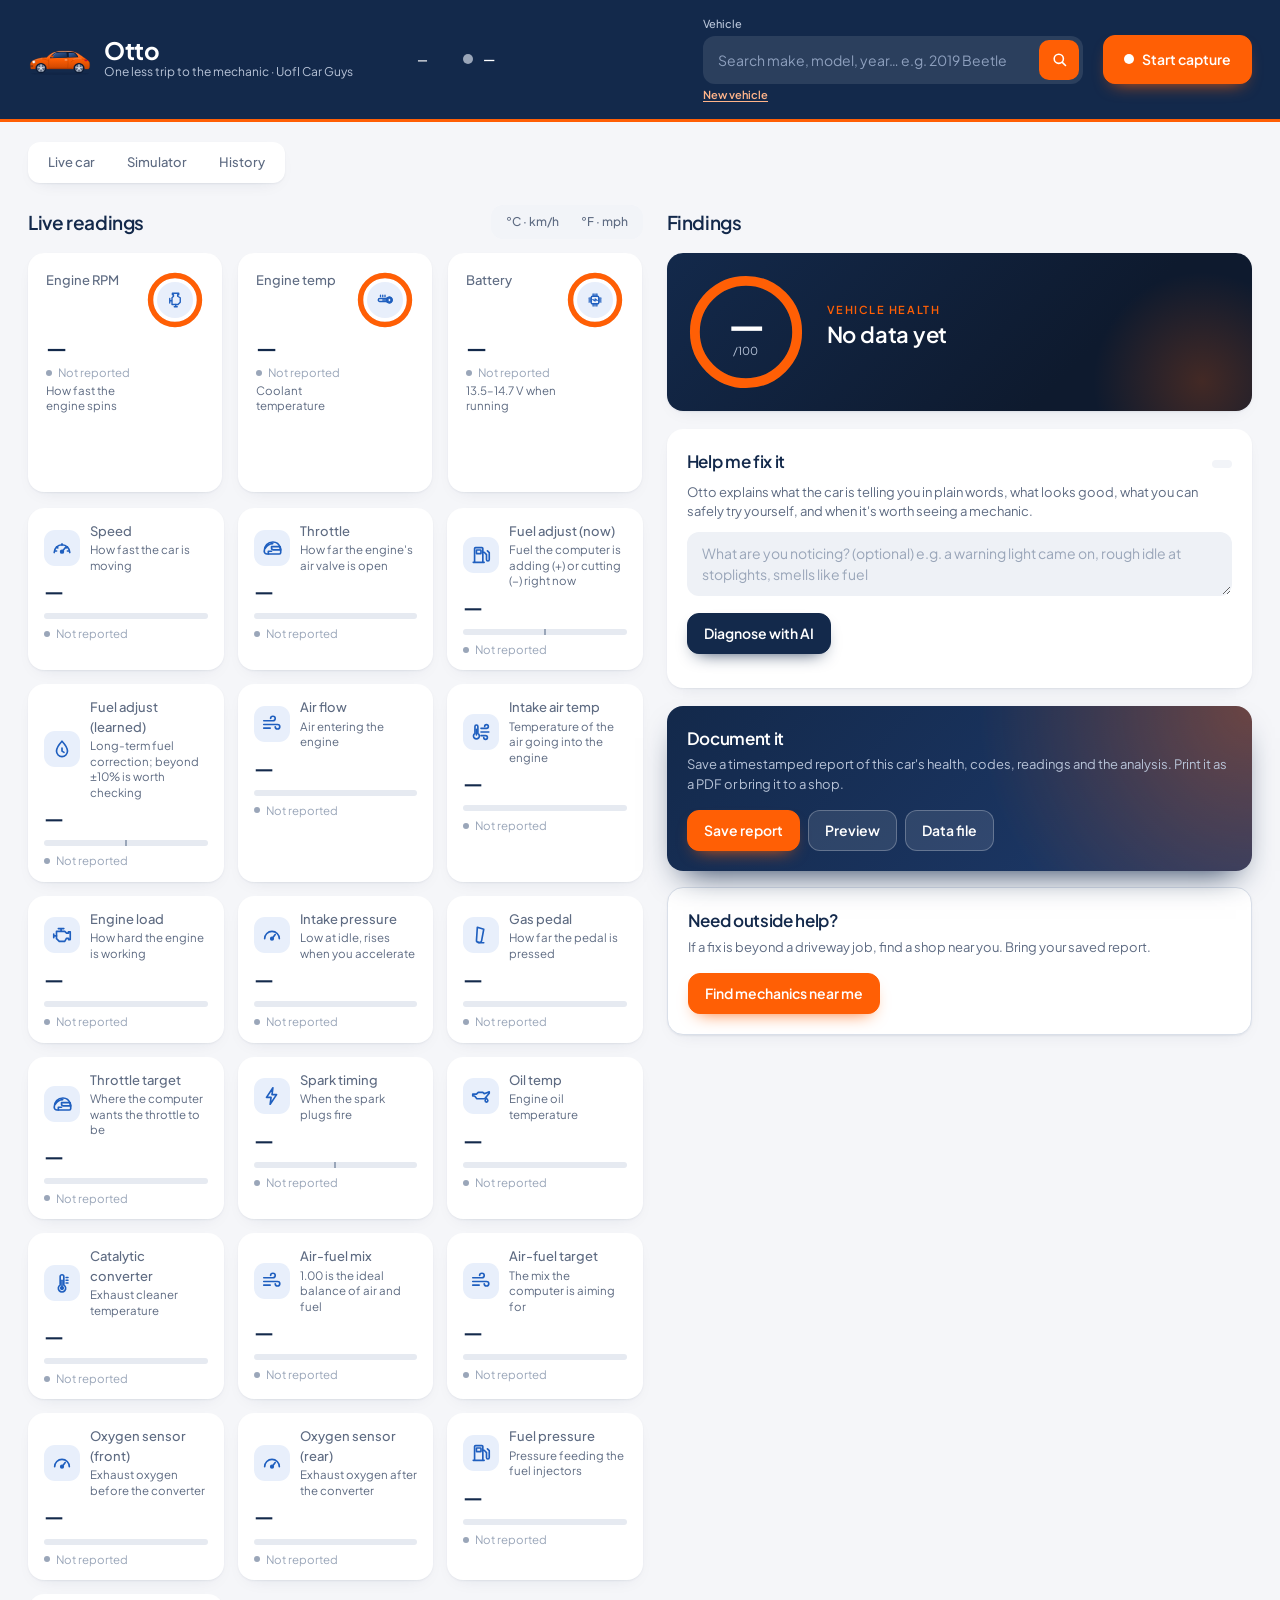
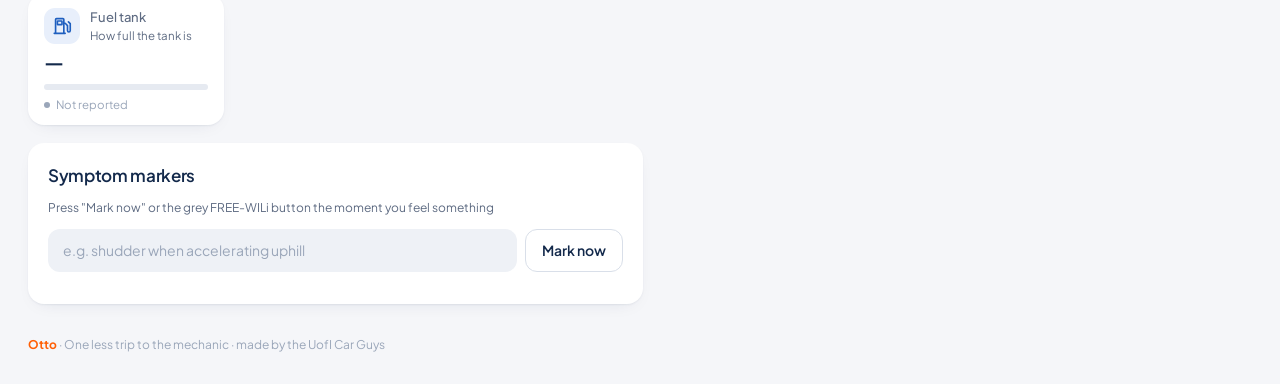
==== commit 6722a74e: "Clear old vehicle data on switch; keep Otto on the FREE-WILi screen - Every live capture starts clea" ====
--- a/website/web/dashboard.html
+++ b/website/web/dashboard.html
@@ -33,11 +33,16 @@
       </button>
       <ul id="vehicleList" class="vs-list" role="listbox" hidden></ul>
     </div>
-    <small id="vinText" class="vin" hidden></small>
+    <div class="vin-row">
+      <small id="vinText" class="vin" hidden></small>
+      <button type="button" id="newVehicleBtn" class="link-btn" title="Clear all readings, codes and results from the current car">New vehicle</button>
+    </div>
   </div>
 
   <button id="captureBtn" class="btn primary capture"><span class="rec"></span><span id="captureLabel">Start capture</span></button>
 </header>
+
+<div id="connBanner" class="conn-banner" role="alert" hidden></div>
 
 <nav class="sourcebar" aria-label="Data source">
   <div class="seg" id="modeSeg" role="tablist">
--- a/website/web/style.css
+++ b/website/web/style.css
@@ -309,6 +309,7 @@
 .topbar{background:var(--navy);color:#fff;box-shadow:none;border-bottom:3px solid var(--orange);position:sticky;top:0;z-index:20}
 .topbar .brand span,.topbar .conn span:not(.dot),.topbar .vehicle>label{color:#B8C4D8}
 .topbar .vsearch input{background:rgba(255,255,255,.1);color:#fff}
+.topbar .vsearch:not(:focus-within) input{color:transparent}   /* the Make / Model / Year labels show instead */
 .topbar .vsearch input::placeholder{color:#8EA0BE}
 .topbar .vsearch input:focus{background:rgba(255,255,255,.16);border-color:rgba(255,255,255,.3)}
 .topbar .vparts b{color:#fff}
@@ -403,3 +404,11 @@
 .d-snap{display:grid;grid-template-columns:auto auto;gap:3px 14px;margin:10px 0 0;font-size:12.5px}
 .d-snap dt{color:var(--muted)} .d-snap dd{margin:0;font-weight:600;text-align:right;font-variant-numeric:tabular-nums}
 @media (max-width:700px){.diag-grid{grid-template-columns:1fr}}
+
+/* long connection problems: short line in the header, full instructions here */
+.conn>div{min-width:0}
+.conn-banner{margin:0;padding:12px 28px;background:#FDE8E5;color:#9B2416;font-weight:600;font-size:14px;border-bottom:1px solid #F6C4BD}
+
+.vin-row{display:flex;align-items:center;gap:12px;min-height:16px}
+.link-btn{background:none;border:0;padding:0;font:600 11px var(--sans);color:#FFB48A;cursor:pointer;text-decoration:underline;text-underline-offset:2px}
+.link-btn:hover{color:#fff}
